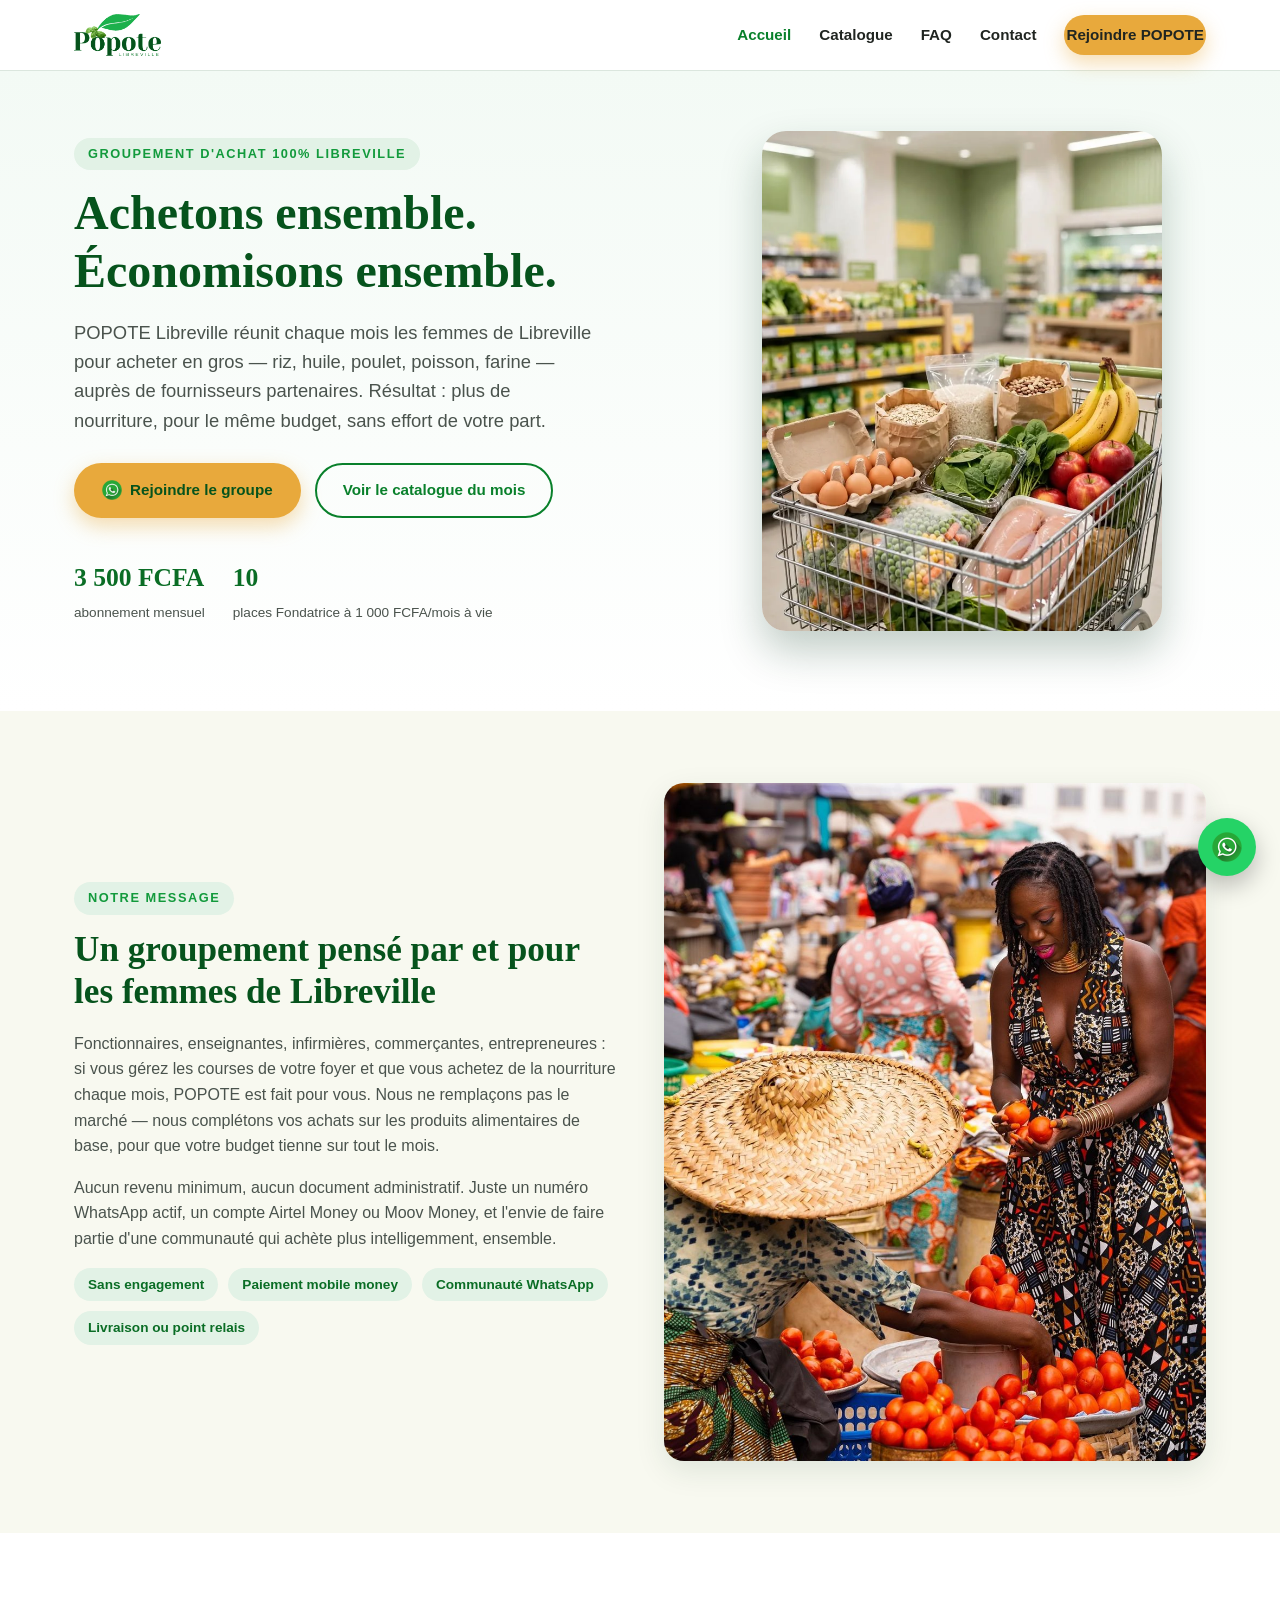
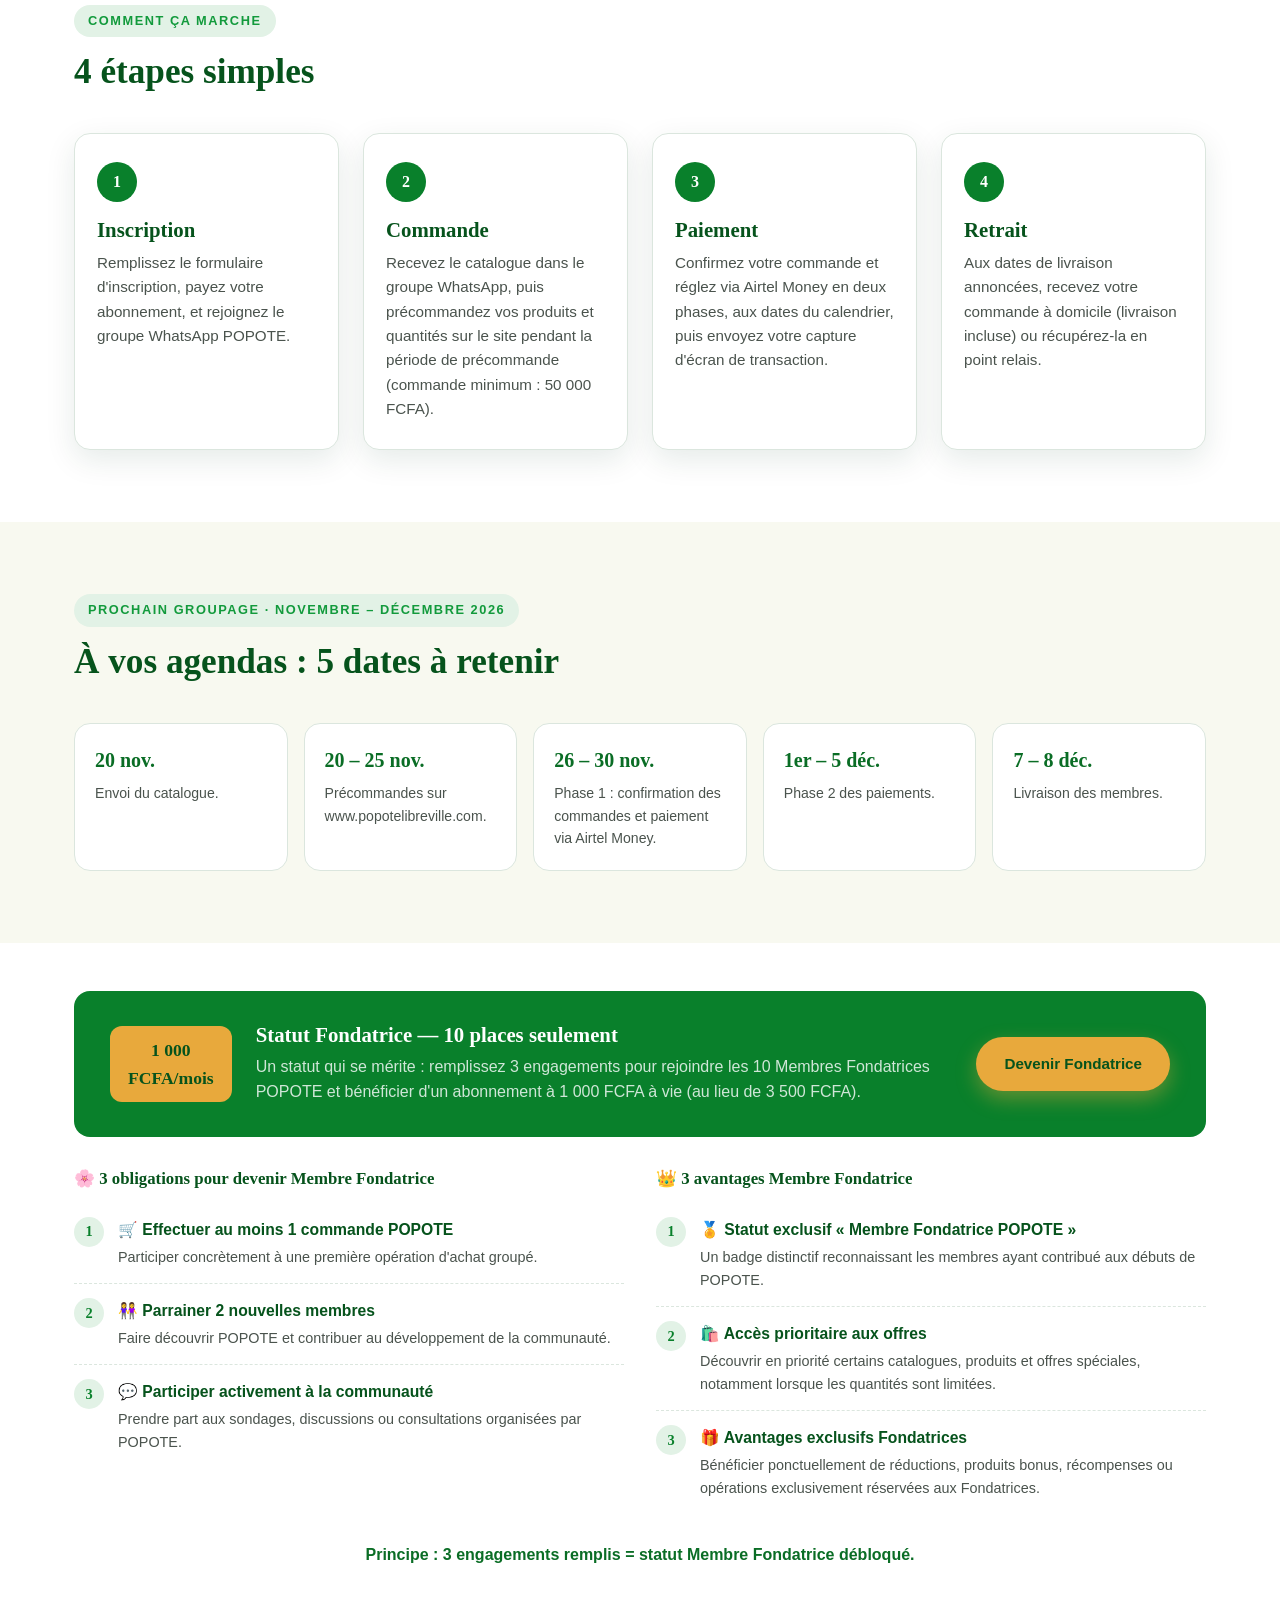
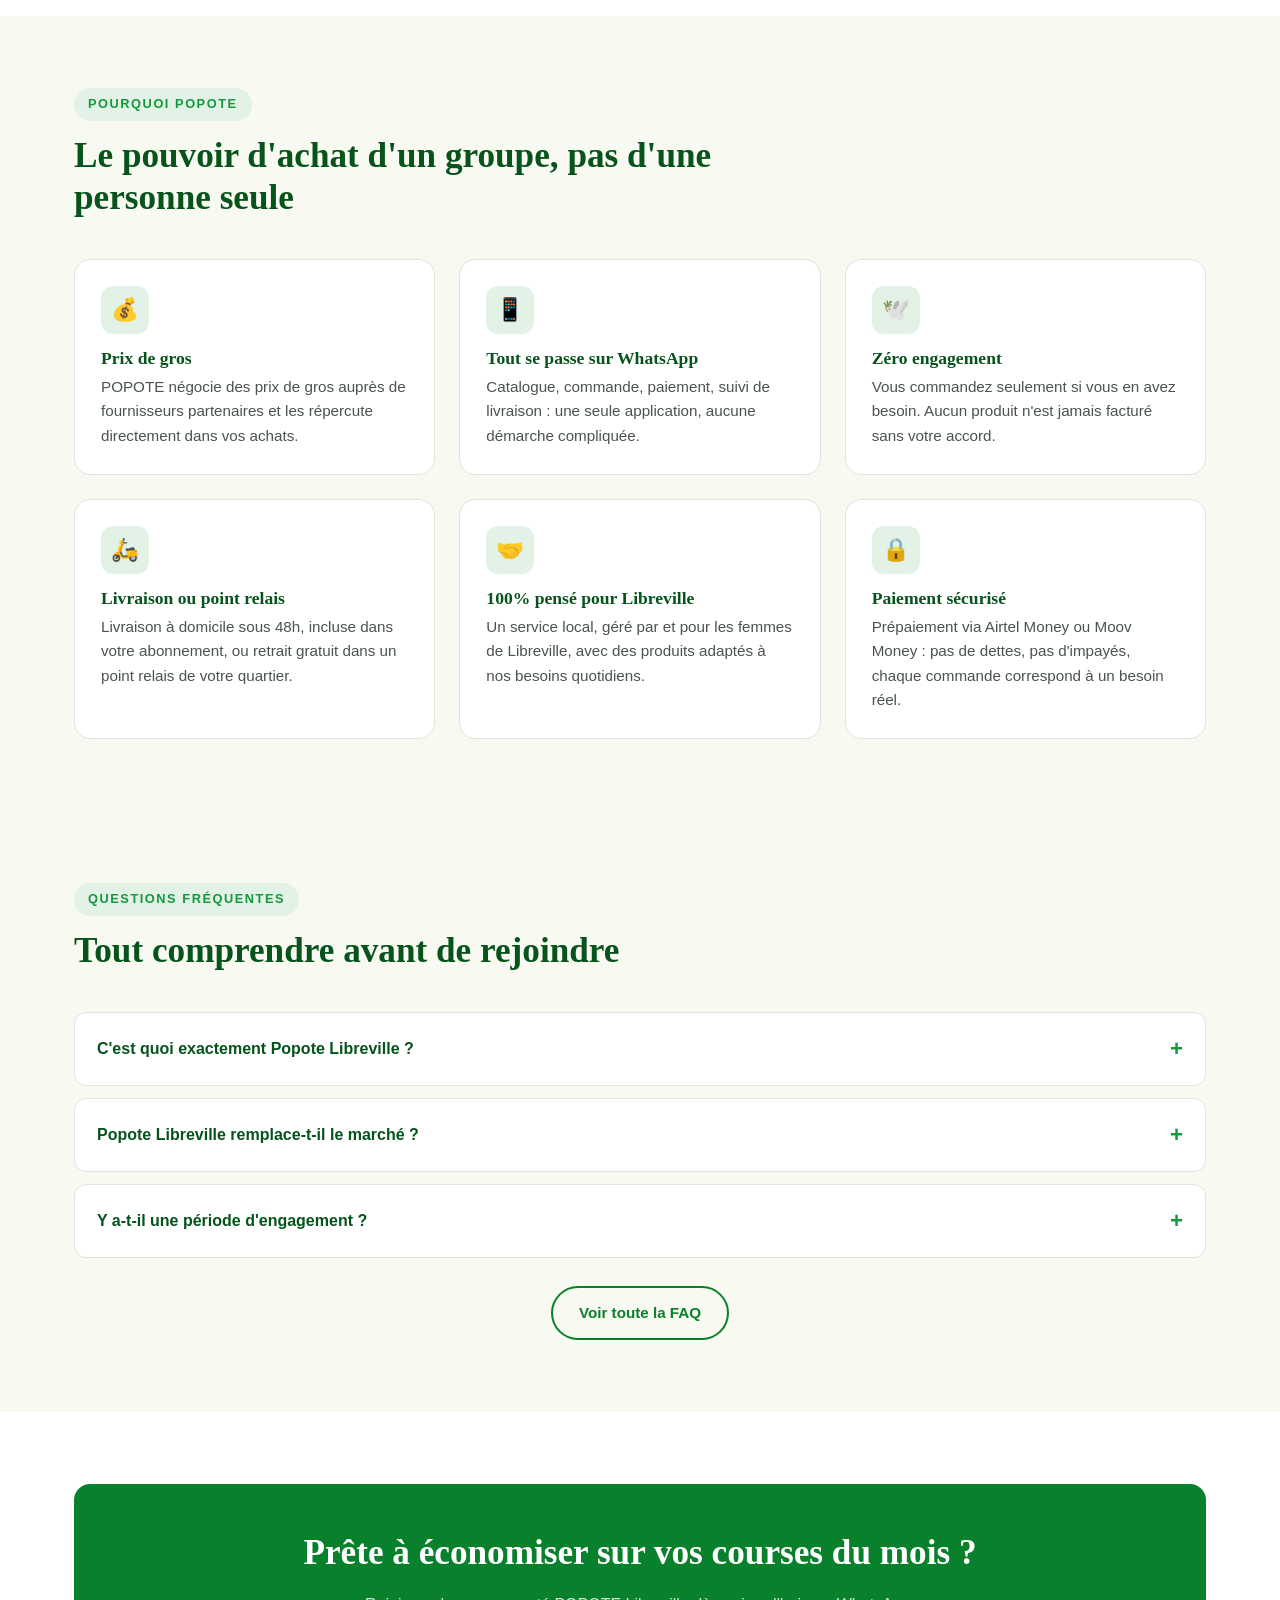
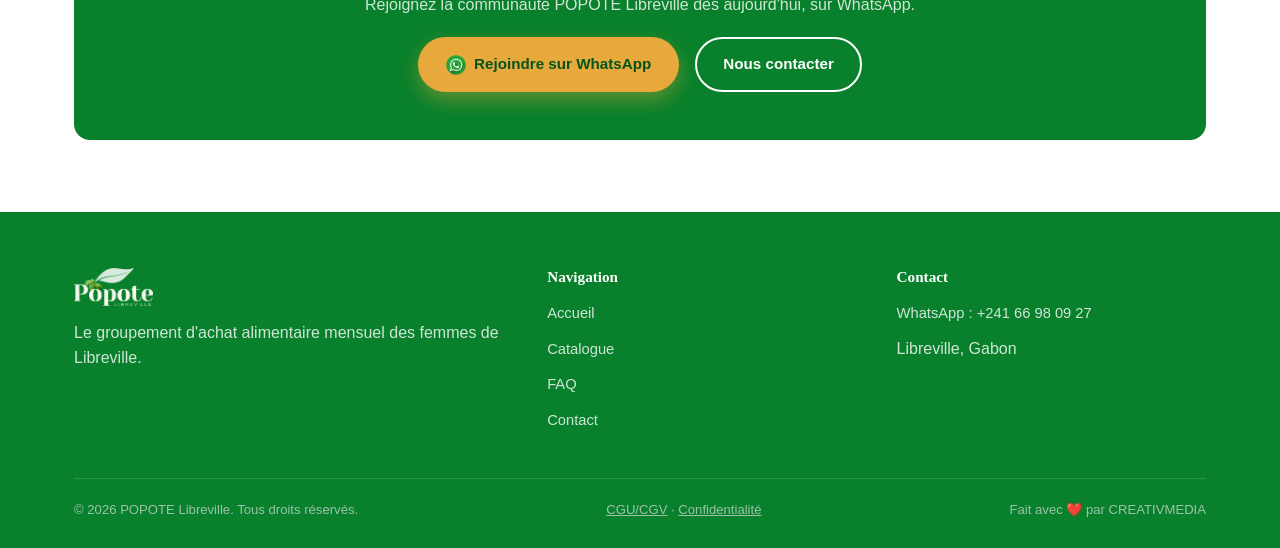
==== index.html @ d83f7823 "Remplace l'image de la page d'accueil par un caddie de produits - Nouvelle image assets/img/caddie-p" ====
<!DOCTYPE html>
<html lang="fr">
<head>
<meta charset="UTF-8">
<meta name="viewport" content="width=device-width, initial-scale=1.0">
<title>POPOTE Libreville — Le groupement d'achat alimentaire des femmes de Libreville</title>
<meta name="description" content="POPOTE Libreville est un groupement d'achat alimentaire mensuel réservé aux femmes de Libreville. Achetez en gros, économisez, sans effort.">
<link rel="icon" href="data:image/svg+xml,%3Csvg xmlns='http://www.w3.org/2000/svg' viewBox='0 0 64 64'%3E%3Ccircle cx='32' cy='32' r='32' fill='%2306531c'/%3E%3Cpath d='M18 40 C18 24 34 14 50 12 C44 24 34 36 20 42 Z' fill='%231cb04c'/%3E%3C/svg%3E">
<link rel="stylesheet" href="assets/css/style.css?v=20261111">
</head>
<body>

<header class="site-header">
  <div class="container">
    <a href="index.html" class="logo" aria-label="POPOTE Libreville — accueil">
      <img src="assets/img/logo-header.png" alt="Popote Libreville" width="167" height="80">
    </a>

    <button class="nav-toggle" aria-label="Ouvrir le menu" aria-expanded="false">
      <span></span><span></span><span></span>
    </button>

    <nav class="nav">
      <a href="index.html" aria-current="page">Accueil</a>
      <a href="catalogue.html">Catalogue</a>
      <a href="faq.html">FAQ</a>
      <a href="contact.html">Contact</a>
      <a href="https://chat.whatsapp.com/FhwOE2wJzHiBa1dlqMgFWb?s=cl&amp;p=a&amp;mlu=1" class="btn btn-primary" target="_blank" rel="noopener">Rejoindre POPOTE</a>
    </nav>
  </div>
</header>

<main>

  <!-- HERO -->
  <section class="hero">
    <div class="container">
      <div>
        <span class="eyebrow">Groupement d'achat 100% Libreville</span>
        <h1>Achetons ensemble.<br>Économisons ensemble.</h1>
        <p class="hero-lead">POPOTE Libreville réunit chaque mois les femmes de Libreville pour acheter en gros — riz, huile, poulet, poisson, farine — auprès de fournisseurs partenaires. Résultat : plus de nourriture, pour le même budget, sans effort de votre part.</p>
        <div class="hero-actions">
          <a href="https://chat.whatsapp.com/FhwOE2wJzHiBa1dlqMgFWb?s=cl&amp;p=a&amp;mlu=1" class="btn btn-primary" target="_blank" rel="noopener">
            <img src="assets/img/whatsapp-icon.png" alt="" aria-hidden="true"> Rejoindre le groupe
          </a>
          <a href="catalogue.html" class="btn btn-outline-green">Voir le catalogue du mois</a>
        </div>
        <div class="hero-stats">
          <div><strong>3 500 FCFA</strong><span>abonnement mensuel</span></div>
          <div><strong>10</strong><span>places Fondatrice à 1 000 FCFA/mois à vie</span></div>
        </div>
      </div>
      <div class="hero-media">
        <img src="assets/img/caddie-produits.webp?v=20261110" alt="Caddie rempli de produits alimentaires : œufs, riz, légumes, fruits et poulet" width="736" height="920">
      </div>
    </div>
  </section>

  <!-- MESSAGE COMMUNAUTE -->
  <section class="bg-cream">
    <div class="container two-col">
      <div>
        <span class="eyebrow">Notre message</span>
        <h2>Un groupement pensé par et pour les femmes de Libreville</h2>
        <p>Fonctionnaires, enseignantes, infirmières, commerçantes, entrepreneures : si vous gérez les courses de votre foyer et que vous achetez de la nourriture chaque mois, POPOTE est fait pour vous. Nous ne remplaçons pas le marché — nous complétons vos achats sur les produits alimentaires de base, pour que votre budget tienne sur tout le mois.</p>
        <p>Aucun revenu minimum, aucun document administratif. Juste un numéro WhatsApp actif, un compte Airtel Money ou Moov Money, et l'envie de faire partie d'une communauté qui achète plus intelligemment, ensemble.</p>
        <div class="tag-list">
          <span>Sans engagement</span>
          <span>Paiement mobile money</span>
          <span>Communauté WhatsApp</span>
          <span>Livraison ou point relais</span>
        </div>
      </div>
      <div>
        <img src="assets/img/hero-marche.jpg" alt="Scène de marché à Libreville, au cœur de l'inspiration POPOTE" style="border-radius: 20px; box-shadow: var(--shadow);">
      </div>
    </div>
  </section>

  <!-- COMMENT CA MARCHE -->
  <section>
    <div class="container">
      <div class="section-head">
        <span class="eyebrow">Comment ça marche</span>
        <h2>4 étapes simples</h2>
      </div>
      <div class="steps-grid">
        <div class="step-card">
          <div class="step-number">1</div>
          <h3>Inscription</h3>
          <p>Remplissez le formulaire d'inscription, payez votre abonnement, et rejoignez le groupe WhatsApp POPOTE.</p>
        </div>
        <div class="step-card">
          <div class="step-number">2</div>
          <h3>Commande</h3>
          <p>Recevez le catalogue dans le groupe WhatsApp, puis précommandez vos produits et quantités sur le site pendant la période de précommande (commande minimum : 50 000 FCFA).</p>
        </div>
        <div class="step-card">
          <div class="step-number">3</div>
          <h3>Paiement</h3>
          <p>Confirmez votre commande et réglez via Airtel Money en deux phases, aux dates du calendrier, puis envoyez votre capture d'écran de transaction.</p>
        </div>
        <div class="step-card">
          <div class="step-number">4</div>
          <h3>Retrait</h3>
          <p>Aux dates de livraison annoncées, recevez votre commande à domicile (livraison incluse) ou récupérez-la en point relais.</p>
        </div>
      </div>
    </div>
  </section>

  <!-- PROCHAIN GROUPAGE -->
  <section class="bg-cream">
    <div class="container">
      <div class="section-head">
        <span class="eyebrow">Prochain groupage · Novembre – Décembre 2026</span>
        <h2>À vos agendas : 5 dates à retenir</h2>
      </div>
      <div class="timeline timeline-5">
        <div class="timeline-item">
          <div class="day">20 nov.</div>
          <p>Envoi du catalogue.</p>
        </div>
        <div class="timeline-item">
          <div class="day">20 – 25 nov.</div>
          <p>Précommandes sur www.popotelibreville.com.</p>
        </div>
        <div class="timeline-item">
          <div class="day">26 – 30 nov.</div>
          <p>Phase 1 : confirmation des commandes et paiement via Airtel Money.</p>
        </div>
        <div class="timeline-item">
          <div class="day">1er – 5 déc.</div>
          <p>Phase 2 des paiements.</p>
        </div>
        <div class="timeline-item">
          <div class="day">7 – 8 déc.</div>
          <p>Livraison des membres.</p>
        </div>
      </div>
    </div>
  </section>

  <!-- STATUT FONDATRICE -->
  <section class="section-tight">
    <div class="container">
      <div class="founder-banner">
        <div class="badge">1 000<br>FCFA/mois</div>
        <div>
          <h3>Statut Fondatrice — 10 places seulement</h3>
          <p>Un statut qui se mérite : remplissez 3 engagements pour rejoindre les 10 Membres Fondatrices POPOTE et bénéficier d'un abonnement à 1 000 FCFA à vie (au lieu de 3 500 FCFA).</p>
        </div>
        <a href="https://wa.me/24166980927?text=Bonjour%2C%20je%20veux%20devenir%20membre%20Fondatrice%20POPOTE%20!" class="btn btn-primary" target="_blank" rel="noopener">Devenir Fondatrice</a>
      </div>

      <div class="founder-groups">
        <div class="founder-group">
          <h4>🌸 3 obligations pour devenir Membre Fondatrice</h4>
          <div class="founder-item">
            <div class="num">1</div>
            <div>
              <strong>🛒 Effectuer au moins 1 commande POPOTE</strong>
              <p>Participer concrètement à une première opération d'achat groupé.</p>
            </div>
          </div>
          <div class="founder-item">
            <div class="num">2</div>
            <div>
              <strong>👭 Parrainer 2 nouvelles membres</strong>
              <p>Faire découvrir POPOTE et contribuer au développement de la communauté.</p>
            </div>
          </div>
          <div class="founder-item">
            <div class="num">3</div>
            <div>
              <strong>💬 Participer activement à la communauté</strong>
              <p>Prendre part aux sondages, discussions ou consultations organisées par POPOTE.</p>
            </div>
          </div>
        </div>

        <div class="founder-group">
          <h4>👑 3 avantages Membre Fondatrice</h4>
          <div class="founder-item">
            <div class="num">1</div>
            <div>
              <strong>🏅 Statut exclusif « Membre Fondatrice POPOTE »</strong>
              <p>Un badge distinctif reconnaissant les membres ayant contribué aux débuts de POPOTE.</p>
            </div>
          </div>
          <div class="founder-item">
            <div class="num">2</div>
            <div>
              <strong>🛍️ Accès prioritaire aux offres</strong>
              <p>Découvrir en priorité certains catalogues, produits et offres spéciales, notamment lorsque les quantités sont limitées.</p>
            </div>
          </div>
          <div class="founder-item">
            <div class="num">3</div>
            <div>
              <strong>🎁 Avantages exclusifs Fondatrices</strong>
              <p>Bénéficier ponctuellement de réductions, produits bonus, récompenses ou opérations exclusivement réservées aux Fondatrices.</p>
            </div>
          </div>
        </div>
      </div>

      <p class="founder-principle">Principe : 3 engagements remplis = statut Membre Fondatrice débloqué.</p>
    </div>
  </section>

  <!-- AVANTAGES -->
  <section class="bg-cream">
    <div class="container">
      <div class="section-head">
        <span class="eyebrow">Pourquoi POPOTE</span>
        <h2>Le pouvoir d'achat d'un groupe, pas d'une personne seule</h2>
      </div>
      <div class="benefits-grid">
        <div class="benefit-card">
          <div class="benefit-icon">💰</div>
          <h3>Prix de gros</h3>
          <p>POPOTE négocie des prix de gros auprès de fournisseurs partenaires et les répercute directement dans vos achats.</p>
        </div>
        <div class="benefit-card">
          <div class="benefit-icon">📱</div>
          <h3>Tout se passe sur WhatsApp</h3>
          <p>Catalogue, commande, paiement, suivi de livraison : une seule application, aucune démarche compliquée.</p>
        </div>
        <div class="benefit-card">
          <div class="benefit-icon">🕊️</div>
          <h3>Zéro engagement</h3>
          <p>Vous commandez seulement si vous en avez besoin. Aucun produit n'est jamais facturé sans votre accord.</p>
        </div>
        <div class="benefit-card">
          <div class="benefit-icon">🛵</div>
          <h3>Livraison ou point relais</h3>
          <p>Livraison à domicile sous 48h, incluse dans votre abonnement, ou retrait gratuit dans un point relais de votre quartier.</p>
        </div>
        <div class="benefit-card">
          <div class="benefit-icon">🤝</div>
          <h3>100% pensé pour Libreville</h3>
          <p>Un service local, géré par et pour les femmes de Libreville, avec des produits adaptés à nos besoins quotidiens.</p>
        </div>
        <div class="benefit-card">
          <div class="benefit-icon">🔒</div>
          <h3>Paiement sécurisé</h3>
          <p>Prépaiement via Airtel Money ou Moov Money : pas de dettes, pas d'impayés, chaque commande correspond à un besoin réel.</p>
        </div>
      </div>
    </div>
  </section>

  <!-- FAQ PREVIEW -->
  <section class="bg-cream">
    <div class="container">
      <div class="section-head">
        <span class="eyebrow">Questions fréquentes</span>
        <h2>Tout comprendre avant de rejoindre</h2>
      </div>
      <details class="faq-item">
        <summary>C'est quoi exactement Popote Libreville ?</summary>
        <div class="faq-answer">POPOTE est un service de groupement d'achats alimentaires mensuel réservé aux femmes de Libreville. Chaque mois, les membres centralisent leurs commandes pour acheter en gros auprès de fournisseurs partenaires.</div>
      </details>
      <details class="faq-item">
        <summary>Popote Libreville remplace-t-il le marché ?</summary>
        <div class="faq-answer">Non. POPOTE complète vos achats sur les produits de base (riz, huile, volaille, poisson, farine...). Pour le quotidien, vous continuez à aller au marché comme d'habitude.</div>
      </details>
      <details class="faq-item">
        <summary>Y a-t-il une période d'engagement ?</summary>
        <div class="faq-answer">Aucun engagement. Vous pouvez arrêter à tout moment, sans pénalité ni explication.</div>
      </details>
      <div style="text-align:center; margin-top:28px;">
        <a href="faq.html" class="btn btn-outline-green">Voir toute la FAQ</a>
      </div>
    </div>
  </section>

  <!-- CTA FINAL -->
  <section>
    <div class="container">
      <div class="cta-band">
        <h2>Prête à économiser sur vos courses du mois ?</h2>
        <p>Rejoignez la communauté POPOTE Libreville dès aujourd'hui, sur WhatsApp.</p>
        <div class="btn-row">
          <a href="https://chat.whatsapp.com/FhwOE2wJzHiBa1dlqMgFWb?s=cl&amp;p=a&amp;mlu=1" class="btn btn-primary" target="_blank" rel="noopener">
            <img src="assets/img/whatsapp-icon.png" alt="" aria-hidden="true"> Rejoindre sur WhatsApp
          </a>
          <a href="contact.html" class="btn btn-outline">Nous contacter</a>
        </div>
      </div>
    </div>
  </section>

</main>

<footer class="site-footer">
  <div class="container">
    <div class="footer-grid">
      <div>
        <div class="footer-logo">
          <img src="assets/img/logo-footer.png" alt="Popote Libreville" width="167" height="80">
        </div>
        <p>Le groupement d'achat alimentaire mensuel des femmes de Libreville.</p>
      </div>
      <div>
        <h4>Navigation</h4>
        <ul>
          <li><a href="index.html">Accueil</a></li>
          <li><a href="catalogue.html">Catalogue</a></li>
          <li><a href="faq.html">FAQ</a></li>
          <li><a href="contact.html">Contact</a></li>
        </ul>
      </div>
      <div>
        <h4>Contact</h4>
        <ul>
          <li><a href="https://wa.me/24166980927" target="_blank" rel="noopener">WhatsApp : +241 66 98 09 27</a></li>
          <li>Libreville, Gabon</li>
        </ul>
      </div>
    </div>
    <div class="footer-bottom">
      <span>© <span id="year"></span> POPOTE Libreville. Tous droits réservés.</span>
      <span><a href="cgu.html">CGU/CGV</a> · <a href="confidentialite.html">Confidentialité</a></span>
      <span>Fait avec ❤️ par CREATIVMEDIA</span>
    </div>
  </div>
</footer>

<a href="https://wa.me/24166980927?text=Bonjour%20POPOTE%20!" class="wa-float" target="_blank" rel="noopener" aria-label="Contacter POPOTE sur WhatsApp">
  <img src="assets/img/whatsapp-icon.png" alt="">
</a>

<script src="assets/js/main.js?v=20261110"></script>
</body>
</html>
---- assets/css/style.css ----
/* ===== POPOTE Libreville — styles ===== */

:root {
  --green-logo: #09802b;
  --green-900: #06531c;
  --green-800: #0a6d25;
  --green-700: #09802b;
  --green-600: #129a3c;
  --green-500: #1cb04c;
  --green-100: #e2f2e6;
  --green-50: #f3faf5;
  --sage: #d7eadd;
  --cream: #f8f9f0;
  --gold: #e8a93c;
  --gold-dark: #c98f27;
  --gold-deep: #a6690e;
  --ink: #202521;
  --ink-soft: #4a534d;
  --white: #ffffff;
  --border: #dbe6de;
  --shadow: 0 10px 30px rgba(14, 61, 36, 0.1);
  --radius: 16px;
  --max-width: 1180px;
  --cat-yellow: #ffc727;
  --cat-bg-section: #eaf4ec;
  --cat-text: #13221a;
}

* { box-sizing: border-box; }

html { scroll-behavior: smooth; }

body {
  margin: 0;
  font-family: "Segoe UI", Calibri, Arial, sans-serif;
  color: var(--ink);
  background: var(--white);
  line-height: 1.6;
}

h1, h2, h3, h4 {
  font-family: Cambria, "Times New Roman", serif;
  color: var(--green-900);
  line-height: 1.2;
  margin: 0 0 0.5em;
}

h1 { font-size: clamp(2rem, 4vw, 3rem); }
h2 { font-size: clamp(1.6rem, 3vw, 2.2rem); }
h3 { font-size: 1.3rem; }

p { margin: 0 0 1em; color: var(--ink-soft); }

a { color: inherit; }

img { max-width: 100%; display: block; }

.container {
  width: 100%;
  max-width: var(--max-width);
  margin: 0 auto;
  padding: 0 24px;
}

section { padding: 72px 0; }

.section-tight { padding: 48px 0; }

.eyebrow {
  display: inline-block;
  font-size: 0.8rem;
  font-weight: 700;
  letter-spacing: 0.12em;
  text-transform: uppercase;
  color: var(--green-600);
  background: var(--green-100);
  padding: 6px 14px;
  border-radius: 999px;
  margin-bottom: 14px;
}

.section-head {
  max-width: 640px;
  margin: 0 0 40px;
}

.bg-cream { background: var(--cream); }
.bg-green { background: var(--green-700); color: var(--green-50); }
.bg-green h1, .bg-green h2, .bg-green h3 { color: var(--white); }
.bg-green p { color: #cfe6d7; }

/* ---- Header ---- */
.site-header {
  position: sticky;
  top: 0;
  z-index: 50;
  background: rgba(255, 255, 255, 0.95);
  backdrop-filter: blur(6px);
  border-bottom: 1px solid var(--border);
}

.site-header .container {
  display: flex;
  align-items: center;
  justify-content: space-between;
  padding-top: 14px;
  padding-bottom: 14px;
}

.logo {
  display: flex;
  align-items: center;
  gap: 10px;
  text-decoration: none;
}

.logo img { height: 42px; width: auto; display: block; }

.logo-text { display: flex; flex-direction: column; line-height: 1; }
.logo-text strong {
  font-family: Cambria, serif;
  font-size: 1.4rem;
  color: var(--green-800);
}
.logo-text span {
  font-size: 0.6rem;
  letter-spacing: 0.2em;
  color: var(--green-600);
  font-weight: 600;
}

.nav {
  display: flex;
  align-items: center;
  gap: 28px;
}

.nav a {
  text-decoration: none;
  font-weight: 600;
  font-size: 0.95rem;
  color: var(--ink);
  position: relative;
  padding: 6px 0;
}

.nav a[aria-current="page"] { color: var(--green-700); }

.nav-toggle {
  display: none;
  background: none;
  border: none;
  cursor: pointer;
  padding: 8px;
}
.nav-toggle span {
  display: block;
  width: 24px;
  height: 2px;
  background: var(--green-800);
  margin: 5px 0;
  border-radius: 2px;
}

/* ---- Buttons ---- */
.btn {
  display: inline-flex;
  align-items: center;
  gap: 8px;
  padding: 13px 26px;
  border-radius: 999px;
  font-weight: 700;
  font-size: 0.95rem;
  text-decoration: none;
  border: 2px solid transparent;
  cursor: pointer;
  transition: transform 0.15s ease, box-shadow 0.15s ease;
}
.btn:hover { transform: translateY(-2px); }

.btn-primary {
  background: var(--gold);
  color: var(--green-900);
  box-shadow: 0 8px 20px rgba(232, 169, 60, 0.4);
}
.btn-primary:hover { background: var(--gold-dark); }

.btn-green {
  background: var(--green-700);
  color: var(--white);
  box-shadow: 0 8px 20px rgba(28, 107, 60, 0.3);
}
.btn-green:hover { background: var(--green-800); }

.btn-outline {
  background: transparent;
  border-color: var(--white);
  color: var(--white);
}
.btn-outline:hover { background: rgba(255,255,255,0.12); }

.btn-outline-green {
  background: transparent;
  border-color: var(--green-700);
  color: var(--green-700);
}
.btn-outline-green:hover { background: var(--green-100); }

.btn img, .btn svg { height: 20px; width: 20px; }

/* ---- Hero ---- */
.hero {
  padding: 60px 0 80px;
  background: linear-gradient(180deg, var(--green-50) 0%, var(--white) 100%);
  overflow: hidden;
}

.hero .container {
  display: grid;
  grid-template-columns: 1.1fr 0.9fr;
  gap: 48px;
  align-items: center;
}

.hero h1 { margin-bottom: 18px; }
.hero-lead { font-size: 1.15rem; max-width: 520px; }

.hero-actions {
  display: flex;
  flex-wrap: wrap;
  gap: 14px;
  margin-top: 28px;
}

.hero-stats {
  display: flex;
  gap: 28px;
  margin-top: 40px;
  flex-wrap: wrap;
}
.hero-stats div strong {
  display: block;
  font-family: Cambria, serif;
  font-size: 1.6rem;
  color: var(--green-800);
}
.hero-stats div span { font-size: 0.85rem; color: var(--ink-soft); }

.hero-media {
  position: relative;
  display: flex;
  justify-content: center;
}
.hero-media::before {
  content: "";
  position: absolute;
  inset: 6% 10%;
  background: var(--green-500);
  border-radius: 40% 60% 55% 45% / 50% 40% 60% 50%;
  opacity: 0.18;
  z-index: 0;
}
.hero-media img {
  position: relative;
  z-index: 1;
  width: 100%;
  max-width: 400px;
  height: auto;
  margin: 0 auto;
  border-radius: 24px;
  box-shadow: 0 20px 40px rgba(14,61,36,0.25);
}

/* ---- Steps ---- */
.steps-grid {
  display: grid;
  grid-template-columns: repeat(4, 1fr);
  gap: 24px;
}

.step-card {
  background: var(--white);
  border: 1px solid var(--border);
  border-radius: var(--radius);
  padding: 28px 22px;
  box-shadow: var(--shadow);
}
.step-number {
  width: 40px;
  height: 40px;
  border-radius: 50%;
  background: var(--green-700);
  color: var(--white);
  display: flex;
  align-items: center;
  justify-content: center;
  font-weight: 700;
  font-family: Cambria, serif;
  margin-bottom: 16px;
}
.step-card h3 { margin-bottom: 8px; }
.step-card p { margin: 0; font-size: 0.95rem; }

/* ---- Benefits ---- */
.benefits-grid {
  display: grid;
  grid-template-columns: repeat(3, 1fr);
  gap: 24px;
}
.benefit-card {
  padding: 26px;
  background: var(--white);
  border-radius: var(--radius);
  border: 1px solid var(--border);
}
.benefit-icon {
  width: 48px;
  height: 48px;
  border-radius: 12px;
  background: var(--green-100);
  display: flex;
  align-items: center;
  justify-content: center;
  font-size: 1.4rem;
  margin-bottom: 14px;
}
.benefit-card h3 { margin-bottom: 6px; font-size: 1.1rem; }
.benefit-card p { font-size: 0.95rem; margin: 0; }

/* ---- Founder banner ---- */
.founder-banner {
  display: grid;
  grid-template-columns: auto 1fr auto;
  align-items: center;
  gap: 24px;
  background: var(--green-700);
  color: var(--white);
  border-radius: var(--radius);
  padding: 32px 36px;
}
.founder-banner .badge {
  background: var(--gold);
  color: var(--green-900);
  font-weight: 800;
  font-family: Cambria, serif;
  font-size: 1.1rem;
  padding: 10px 18px;
  border-radius: 12px;
  text-align: center;
  white-space: nowrap;
}
.founder-banner h3 { color: var(--white); margin-bottom: 6px; }
.founder-banner p { color: #cfe6d7; margin: 0; }

.founder-groups {
  display: grid;
  grid-template-columns: 1fr 1fr;
  gap: 32px;
  margin-top: 32px;
}
.founder-group h4 {
  font-family: Cambria, serif;
  color: var(--green-900);
  font-size: 1.05rem;
  margin-bottom: 14px;
}
.founder-item {
  display: flex;
  gap: 14px;
  padding: 14px 0;
  border-bottom: 1px dashed var(--border);
}
.founder-item:last-child { border-bottom: none; }
.founder-item .num {
  flex-shrink: 0;
  width: 30px;
  height: 30px;
  border-radius: 50%;
  background: var(--green-100);
  color: var(--green-700);
  display: flex;
  align-items: center;
  justify-content: center;
  font-weight: 700;
  font-family: Cambria, serif;
  font-size: 0.9rem;
}
.founder-item strong { display: block; margin-bottom: 4px; color: var(--green-900); font-size: 0.98rem; }
.founder-item p { margin: 0; font-size: 0.9rem; }
.founder-principle {
  text-align: center;
  margin: 28px 0 0;
  font-weight: 700;
  color: var(--green-800);
}

/* ---- Catalogue preview / cards ---- */
.cat-preview-grid {
  display: grid;
  grid-template-columns: repeat(4, 1fr);
  gap: 20px;
}
.cat-preview-card {
  background: var(--cream);
  border-radius: var(--radius);
  padding: 24px;
  text-align: center;
  border: 1px solid var(--border);
}
.cat-preview-card .emoji { font-size: 2rem; margin-bottom: 10px; }
.cat-preview-card h3 { font-size: 1rem; margin-bottom: 4px; }
.cat-preview-card p { font-size: 0.85rem; margin: 0; }

.product-list { list-style: none; margin: 12px 0 0; padding: 0; }
.product-list li {
  display: flex;
  justify-content: space-between;
  gap: 10px;
  padding: 8px 0;
  border-bottom: 1px dashed var(--border);
  font-size: 0.92rem;
  color: var(--ink-soft);
  text-align: left;
}
.product-list li:last-child { border-bottom: none; }
.product-list .unit { color: var(--green-700); font-weight: 600; font-size: 0.82rem; }

/* ---- Cost breakdown ---- */
.cost-grid {
  display: grid;
  grid-template-columns: repeat(4, 1fr);
  gap: 18px;
}
.cost-card {
  border: 1px solid var(--border);
  border-radius: var(--radius);
  padding: 24px;
  background: var(--white);
}
.cost-card strong {
  display: block;
  font-family: Cambria, serif;
  font-size: 1.5rem;
  color: var(--gold-deep);
  margin-bottom: 6px;
}
.cost-card span { font-size: 0.85rem; color: var(--ink-soft); }

.timeline {
  display: grid;
  grid-template-columns: repeat(3, 1fr);
  gap: 16px;
  margin-top: 20px;
}
.timeline-item {
  background: var(--white);
  border: 1px solid var(--border);
  border-radius: var(--radius);
  padding: 20px;
  position: relative;
}
.timeline-item .day {
  font-family: Cambria, serif;
  font-size: 1.6rem;
  color: var(--green-800);
  font-weight: 700;
}
.timeline-item p { margin: 6px 0 0; font-size: 0.88rem; }
.timeline-5 { grid-template-columns: repeat(5, 1fr); }
.timeline-5 .timeline-item .day { font-size: 1.25rem; }

/* ---- FAQ ---- */
.faq-tabs {
  display: flex;
  flex-wrap: wrap;
  gap: 10px;
  margin-bottom: 32px;
}
.faq-tabs a {
  text-decoration: none;
  background: var(--green-100);
  color: var(--green-800);
  font-weight: 700;
  font-size: 0.85rem;
  padding: 8px 16px;
  border-radius: 999px;
}
.faq-tabs a:hover { background: var(--green-500); color: var(--white); }

.faq-category { margin-bottom: 44px; }
.faq-category h2 {
  display: flex;
  align-items: center;
  gap: 12px;
}
.faq-category h2 .num-badge {
  background: var(--gold);
  color: var(--green-900);
  font-size: 0.85rem;
  padding: 4px 10px;
  border-radius: 999px;
  font-family: Cambria, serif;
}

details.faq-item {
  background: var(--white);
  border: 1px solid var(--border);
  border-radius: 12px;
  margin-bottom: 12px;
  padding: 0;
  overflow: hidden;
}
details.faq-item summary {
  cursor: pointer;
  list-style: none;
  padding: 18px 22px;
  font-weight: 700;
  color: var(--green-900);
  display: flex;
  justify-content: space-between;
  align-items: center;
  gap: 16px;
}
details.faq-item summary::-webkit-details-marker { display: none; }
details.faq-item summary::after {
  content: "+";
  font-size: 1.4rem;
  color: var(--green-600);
  flex-shrink: 0;
  transition: transform 0.2s ease;
}
details.faq-item[open] summary::after { transform: rotate(45deg); }
details.faq-item .faq-answer {
  padding: 0 22px 20px;
  color: var(--ink-soft);
  font-size: 0.96rem;
}
details.faq-item .faq-answer ul { margin: 8px 0 0; padding-left: 20px; }
details.faq-item .faq-answer p { margin: 8px 0 0; }
details.faq-item .faq-answer p:first-child { margin-top: 0; }

/* ---- Contact ---- */
.contact-grid {
  display: grid;
  grid-template-columns: 1fr 1fr;
  gap: 32px;
  align-items: start;
}
.contact-card {
  background: var(--white);
  border: 1px solid var(--border);
  border-radius: var(--radius);
  padding: 28px;
  display: flex;
  gap: 18px;
  align-items: flex-start;
  margin-bottom: 20px;
  box-shadow: var(--shadow);
}
.contact-card .icon {
  width: 46px;
  height: 46px;
  border-radius: 12px;
  background: var(--green-100);
  display: flex;
  align-items: center;
  justify-content: center;
  font-size: 1.3rem;
  flex-shrink: 0;
}
.contact-card h3 { margin-bottom: 4px; }
.contact-card p { margin: 0; }
.contact-card a.link { color: var(--green-700); font-weight: 700; text-decoration: none; }

.map-frame {
  border-radius: var(--radius);
  overflow: hidden;
  border: 1px solid var(--border);
  box-shadow: var(--shadow);
}
.map-frame iframe { width: 100%; height: 360px; border: 0; display: block; }

.zone-list { display: flex; flex-wrap: wrap; gap: 8px; margin-top: 12px; }
.zone-list span {
  background: var(--green-100);
  color: var(--green-800);
  font-size: 0.82rem;
  font-weight: 700;
  padding: 6px 12px;
  border-radius: 999px;
}

/* ---- CTA band ---- */
.cta-band {
  background: var(--green-700);
  color: var(--white);
  border-radius: var(--radius);
  padding: 48px;
  text-align: center;
}
.cta-band h2 { color: var(--white); }
.cta-band p { color: #cfe6d7; }
.cta-band .btn-row { display: flex; justify-content: center; gap: 16px; flex-wrap: wrap; margin-top: 20px; }

/* ---- Footer ---- */
.site-footer {
  background: var(--green-700);
  color: #cfe6d7;
  padding: 56px 0 28px;
}
.footer-grid {
  display: grid;
  grid-template-columns: 1.4fr 1fr 1fr;
  gap: 40px;
  margin-bottom: 36px;
}
.footer-grid h4 { color: var(--white); font-size: 0.95rem; margin-bottom: 14px; }
.footer-grid p { color: #cfe6d7; }
.footer-grid ul { list-style: none; margin: 0; padding: 0; }
.footer-grid ul li { margin-bottom: 10px; }
.footer-grid a { text-decoration: none; color: #cfe6d7; font-size: 0.92rem; }
.footer-grid a:hover { color: var(--white); }
.footer-logo { display: flex; align-items: center; gap: 10px; margin-bottom: 14px; }
.footer-logo img { height: 38px; width: auto; display: block; }
.footer-bottom {
  border-top: 1px solid rgba(255,255,255,0.15);
  padding-top: 20px;
  font-size: 0.82rem;
  display: flex;
  justify-content: space-between;
  flex-wrap: wrap;
  gap: 10px;
  color: #9dc2ab;
}
.footer-bottom a { color: #9dc2ab; }
.footer-bottom a:hover { color: var(--white); }

/* ---- Floating WhatsApp button ---- */
.wa-float {
  position: fixed;
  bottom: 24px;
  right: 24px;
  z-index: 60;
  background: #25D366;
  width: 58px;
  height: 58px;
  border-radius: 50%;
  display: flex;
  align-items: center;
  justify-content: center;
  box-shadow: 0 10px 24px rgba(0,0,0,0.25);
  text-decoration: none;
}
.wa-float img { width: 30px; height: 30px; }

/* ---- Utilities ---- */
.two-col {
  display: grid;
  grid-template-columns: 1fr 1fr;
  gap: 48px;
  align-items: center;
}
.tag-list { display: flex; flex-wrap: wrap; gap: 10px; margin: 16px 0; }
.tag-list span {
  background: var(--green-100);
  color: var(--green-800);
  font-size: 0.85rem;
  font-weight: 600;
  padding: 6px 14px;
  border-radius: 999px;
}

.page-hero {
  padding: 56px 0 40px;
  background: var(--green-700);
  color: var(--white);
}
.page-hero h1 { color: var(--white); margin-bottom: 10px; }
.page-hero p { color: #cfe6d7; max-width: 600px; margin: 0; }

/* ---- Pages légales (politique de confidentialité, etc.) ---- */
.legal-content { max-width: 760px; margin: 0 auto; }
.legal-content h2 {
  font-size: 1.15rem;
  margin: 40px 0 12px;
  padding-top: 8px;
  border-top: 1px solid var(--border);
}
.legal-content h2:first-of-type { margin-top: 0; padding-top: 0; border-top: none; }
.legal-content p { margin: 0 0 12px; }
.legal-content ul, .legal-content ol { margin: 0 0 12px; padding-left: 22px; }
.legal-content li { margin-bottom: 6px; color: var(--ink-soft); }
.legal-content a { color: var(--green-700); text-decoration: underline; }
.legal-closing { margin-top: 28px; color: var(--green-800); }
.legal-toc {
  background: var(--cream);
  border: 1px solid var(--border);
  border-radius: 14px;
  padding: 20px 24px;
  margin-bottom: 36px;
}
.legal-toc strong { display: block; margin-bottom: 10px; color: var(--green-900); }
.legal-toc ol {
  columns: 2;
  gap: 24px;
  margin: 0;
  padding-left: 20px;
}
.legal-toc li { margin-bottom: 6px; font-size: 0.9rem; break-inside: avoid; }
.legal-toc a { color: var(--ink-soft); text-decoration: none; }
.legal-toc a:hover { color: var(--green-700); text-decoration: underline; }
@media (max-width: 600px) { .legal-toc ol { columns: 1; } }

/* ---- Responsive ---- */
@media (max-width: 900px) {
  .hero .container { grid-template-columns: 1fr; }
  .hero-media { order: -1; }
  .steps-grid, .benefits-grid, .cat-preview-grid, .cost-grid, .timeline { grid-template-columns: repeat(2, 1fr); }
  .founder-banner { grid-template-columns: 1fr; text-align: center; }
  .founder-groups { grid-template-columns: 1fr; gap: 24px; }
  .contact-grid, .two-col { grid-template-columns: 1fr; }
  .footer-grid { grid-template-columns: 1fr; }
}

@media (max-width: 720px) {
  .nav { position: fixed; top: 70px; left: 0; right: 0; background: var(--white); flex-direction: column; align-items: flex-start; padding: 20px 24px; gap: 18px; border-bottom: 1px solid var(--border); transform: translateY(-130%); transition: transform 0.25s ease; }
  .nav.open { transform: translateY(0); }
  .nav-toggle { display: block; }
  .hero-media img { aspect-ratio: 4 / 3; object-fit: cover; object-position: center 75%; }
  .nav .btn { width: 100%; justify-content: center; }
  .steps-grid, .benefits-grid, .cat-preview-grid, .cost-grid, .timeline { grid-template-columns: 1fr; }
  .founder-banner .badge { justify-self: center; }
  section { padding: 48px 0; }
}
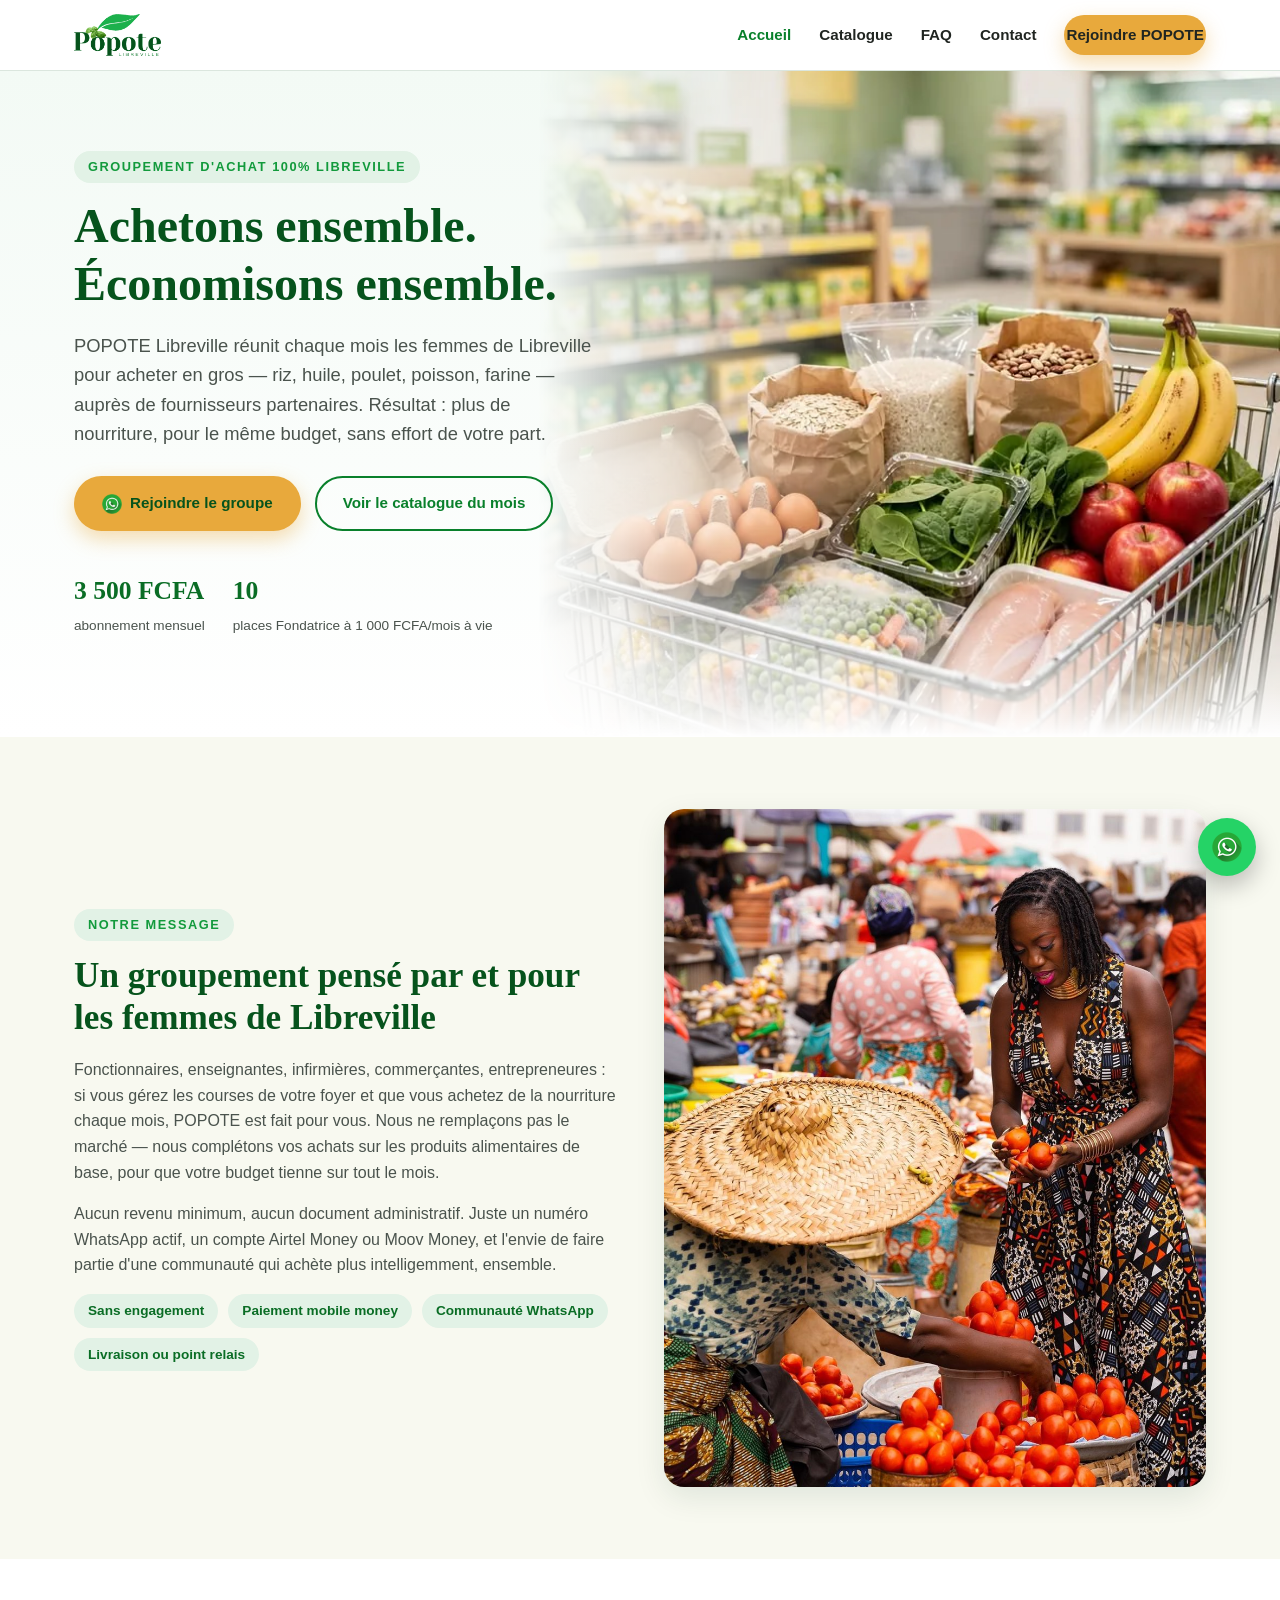
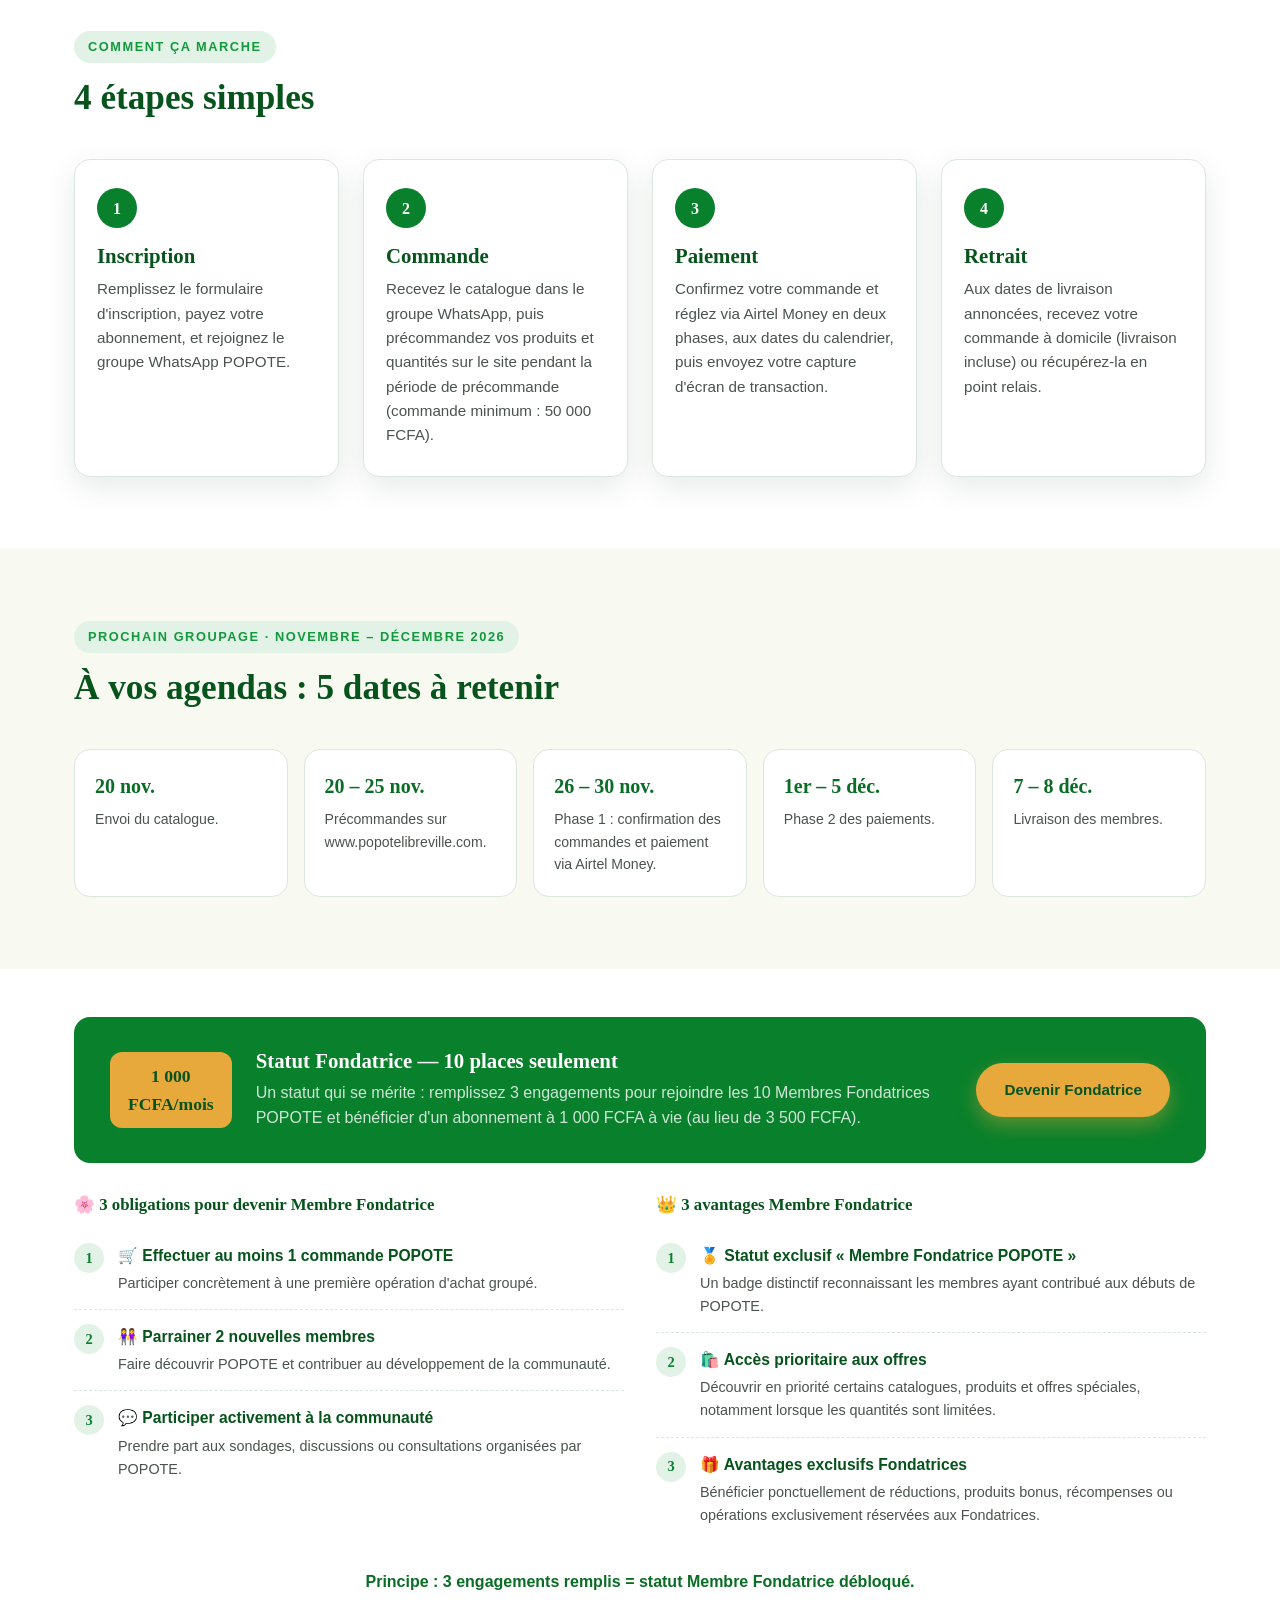
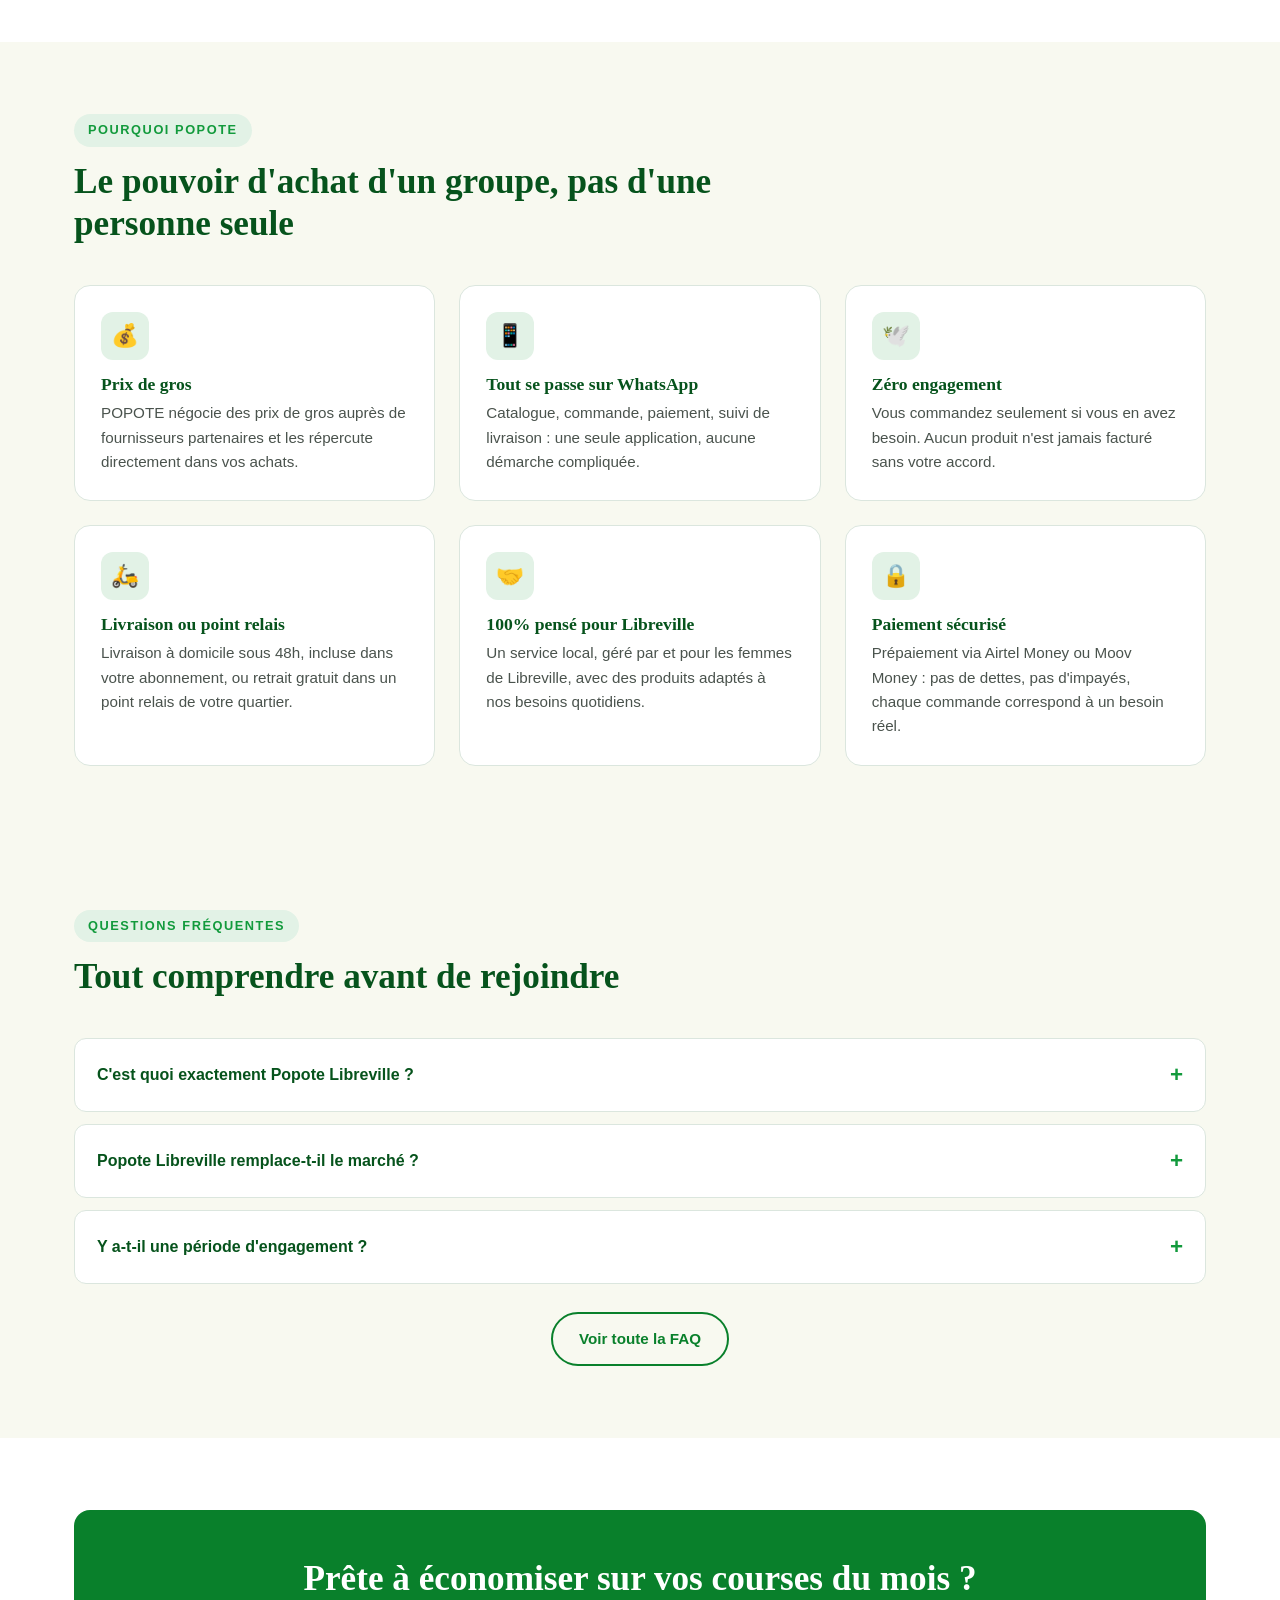
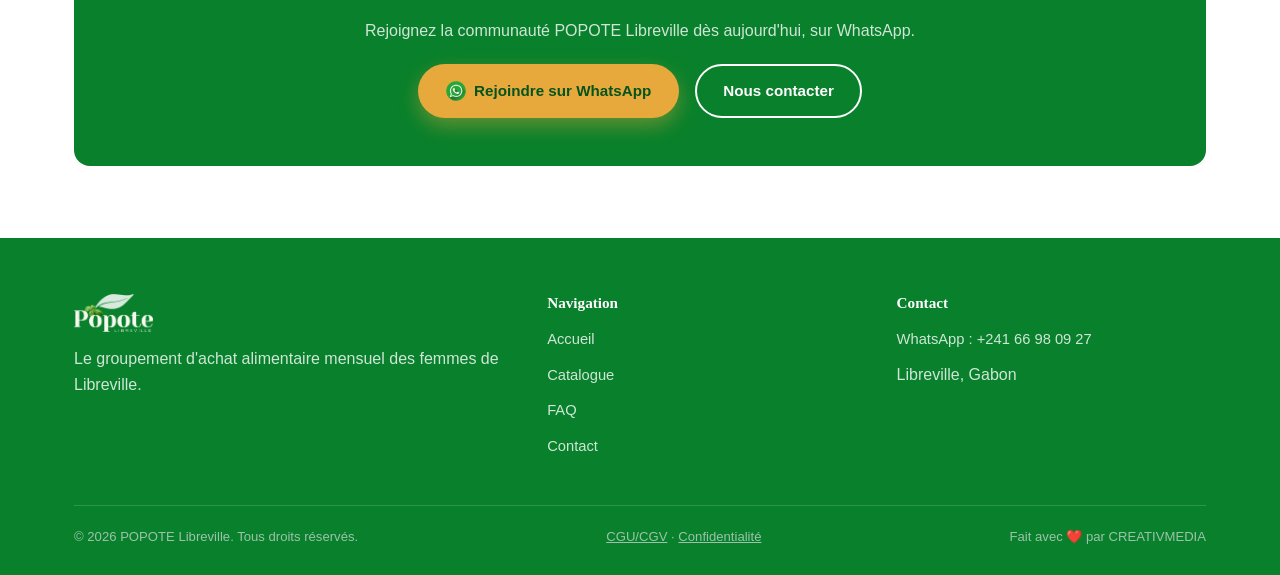
==== commit c906fd05: "Passe la photo du caddie en arrière-plan dégradé du hero - L'image n'est plus une vignette à droite " ====
--- a/index.html
+++ b/index.html
@@ -6,7 +6,7 @@
 <title>POPOTE Libreville — Le groupement d'achat alimentaire des femmes de Libreville</title>
 <meta name="description" content="POPOTE Libreville est un groupement d'achat alimentaire mensuel réservé aux femmes de Libreville. Achetez en gros, économisez, sans effort.">
 <link rel="icon" href="data:image/svg+xml,%3Csvg xmlns='http://www.w3.org/2000/svg' viewBox='0 0 64 64'%3E%3Ccircle cx='32' cy='32' r='32' fill='%2306531c'/%3E%3Cpath d='M18 40 C18 24 34 14 50 12 C44 24 34 36 20 42 Z' fill='%231cb04c'/%3E%3C/svg%3E">
-<link rel="stylesheet" href="assets/css/style.css?v=20261111">
+<link rel="stylesheet" href="assets/css/style.css?v=20261112">
 </head>
 <body>
 
@@ -33,7 +33,7 @@
 <main>
 
   <!-- HERO -->
-  <section class="hero">
+  <section class="hero" role="img" aria-label="Caddie rempli de produits alimentaires : œufs, riz, légumes, fruits et poulet">
     <div class="container">
       <div>
         <span class="eyebrow">Groupement d'achat 100% Libreville</span>
@@ -49,9 +49,6 @@
           <div><strong>3 500 FCFA</strong><span>abonnement mensuel</span></div>
           <div><strong>10</strong><span>places Fondatrice à 1 000 FCFA/mois à vie</span></div>
         </div>
-      </div>
-      <div class="hero-media">
-        <img src="assets/img/caddie-produits.webp?v=20261110" alt="Caddie rempli de produits alimentaires : œufs, riz, légumes, fruits et poulet" width="736" height="920">
       </div>
     </div>
   </section>
--- a/assets/css/style.css
+++ b/assets/css/style.css
@@ -210,17 +210,27 @@
 
 /* ---- Hero ---- */
 .hero {
-  padding: 60px 0 80px;
+  position: relative;
+  padding: 80px 0 100px;
   background: linear-gradient(180deg, var(--green-50) 0%, var(--white) 100%);
   overflow: hidden;
 }
-
-.hero .container {
-  display: grid;
-  grid-template-columns: 1.1fr 0.9fr;
-  gap: 48px;
-  align-items: center;
-}
+/* Photo en arrière-plan, fondue vers la gauche (texte) et vers le bas */
+.hero::before {
+  content: "";
+  position: absolute;
+  top: 0;
+  right: 0;
+  bottom: 0;
+  width: 58%;
+  background: url("../img/caddie-produits.webp?v=20261110") center 70% / cover no-repeat;
+  -webkit-mask-image: linear-gradient(90deg, transparent 0%, #000 45%), linear-gradient(0deg, transparent 0%, #000 22%);
+  -webkit-mask-composite: source-in;
+  mask-image: linear-gradient(90deg, transparent 0%, #000 45%), linear-gradient(0deg, transparent 0%, #000 22%);
+  mask-composite: intersect;
+}
+.hero .container { position: relative; z-index: 1; }
+.hero .container > div { max-width: 600px; }
 
 .hero h1 { margin-bottom: 18px; }
 .hero-lead { font-size: 1.15rem; max-width: 520px; }
@@ -245,31 +255,6 @@
   color: var(--green-800);
 }
 .hero-stats div span { font-size: 0.85rem; color: var(--ink-soft); }
-
-.hero-media {
-  position: relative;
-  display: flex;
-  justify-content: center;
-}
-.hero-media::before {
-  content: "";
-  position: absolute;
-  inset: 6% 10%;
-  background: var(--green-500);
-  border-radius: 40% 60% 55% 45% / 50% 40% 60% 50%;
-  opacity: 0.18;
-  z-index: 0;
-}
-.hero-media img {
-  position: relative;
-  z-index: 1;
-  width: 100%;
-  max-width: 400px;
-  height: auto;
-  margin: 0 auto;
-  border-radius: 24px;
-  box-shadow: 0 20px 40px rgba(14,61,36,0.25);
-}
 
 /* ---- Steps ---- */
 .steps-grid {
@@ -713,8 +698,16 @@
 
 /* ---- Responsive ---- */
 @media (max-width: 900px) {
-  .hero .container { grid-template-columns: 1fr; }
-  .hero-media { order: -1; }
+  .hero { padding-top: 280px; }
+  .hero::before {
+    left: 0;
+    bottom: auto;
+    width: 100%;
+    height: 340px;
+    background-position: center 75%;
+    -webkit-mask-image: linear-gradient(180deg, #000 55%, transparent 100%);
+    mask-image: linear-gradient(180deg, #000 55%, transparent 100%);
+  }
   .steps-grid, .benefits-grid, .cat-preview-grid, .cost-grid, .timeline { grid-template-columns: repeat(2, 1fr); }
   .founder-banner { grid-template-columns: 1fr; text-align: center; }
   .founder-groups { grid-template-columns: 1fr; gap: 24px; }
@@ -726,7 +719,6 @@
   .nav { position: fixed; top: 70px; left: 0; right: 0; background: var(--white); flex-direction: column; align-items: flex-start; padding: 20px 24px; gap: 18px; border-bottom: 1px solid var(--border); transform: translateY(-130%); transition: transform 0.25s ease; }
   .nav.open { transform: translateY(0); }
   .nav-toggle { display: block; }
-  .hero-media img { aspect-ratio: 4 / 3; object-fit: cover; object-position: center 75%; }
   .nav .btn { width: 100%; justify-content: center; }
   .steps-grid, .benefits-grid, .cat-preview-grid, .cost-grid, .timeline { grid-template-columns: 1fr; }
   .founder-banner .badge { justify-self: center; }
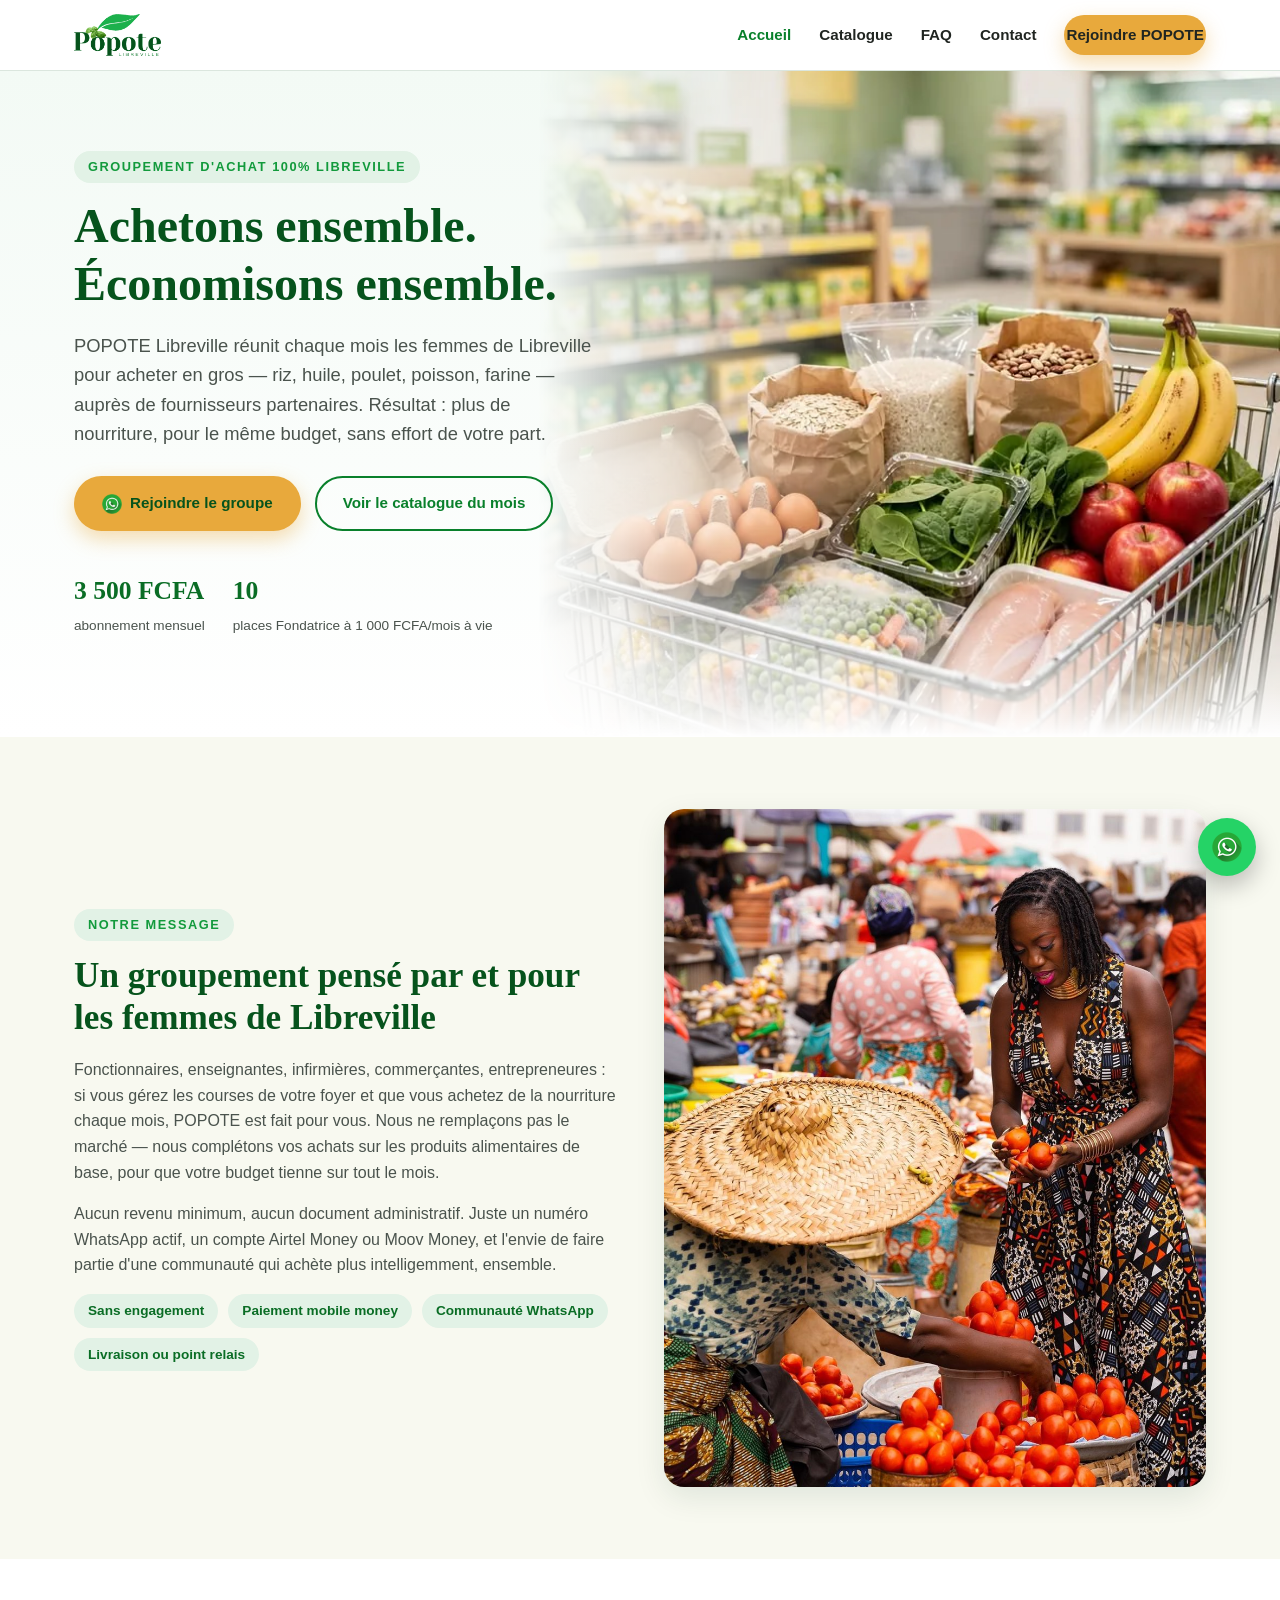
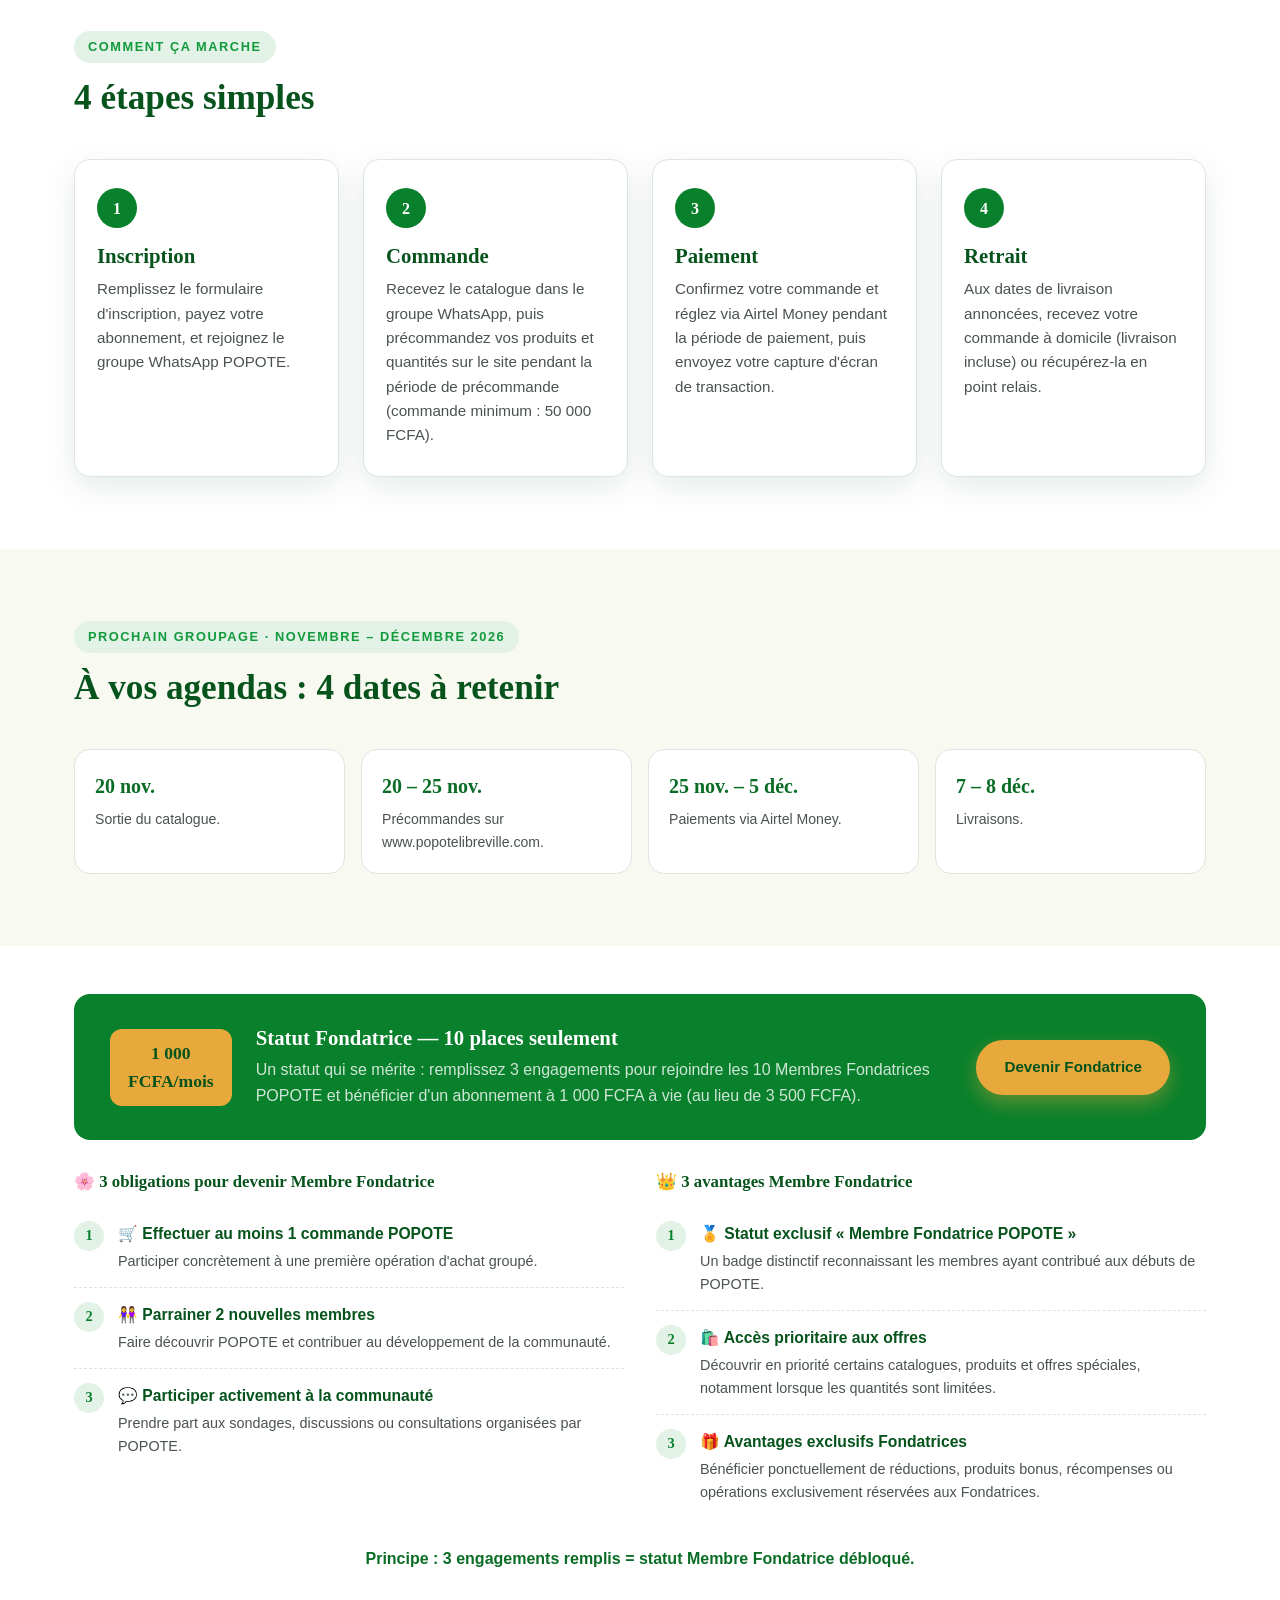
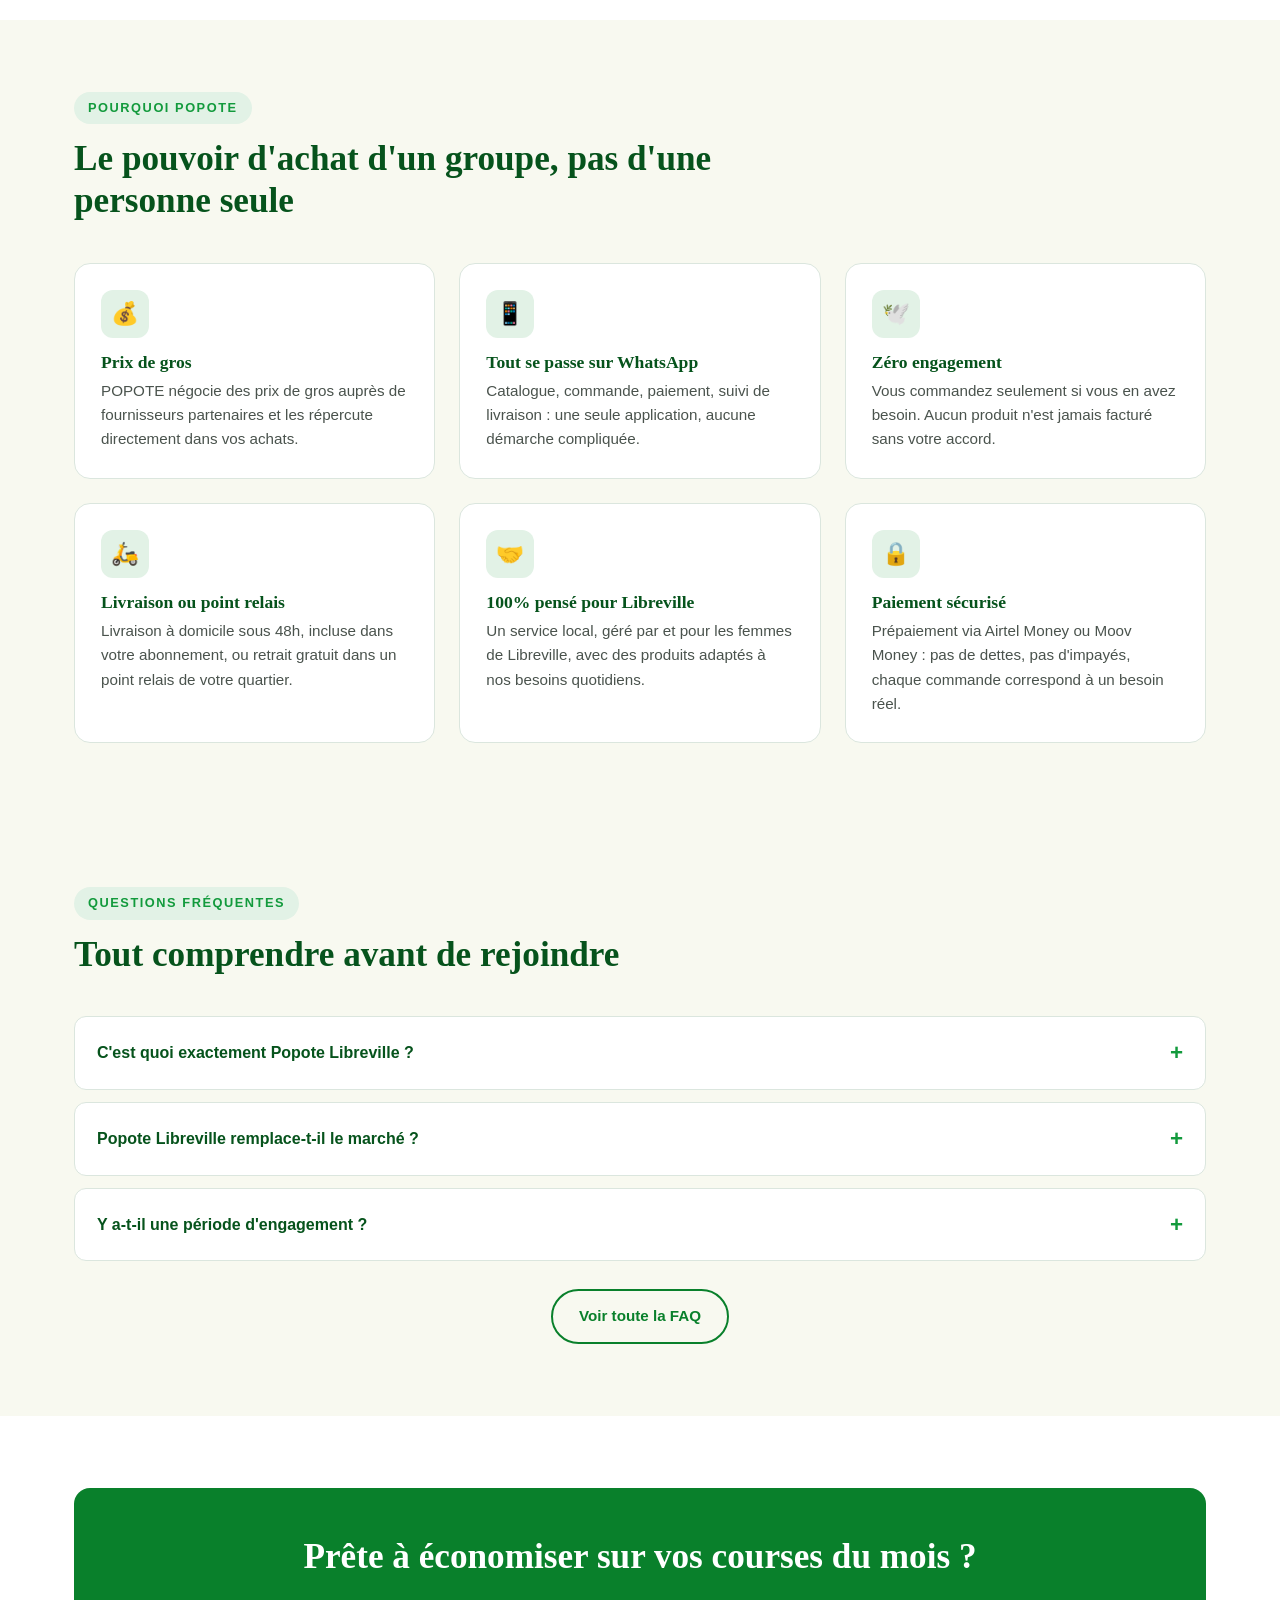
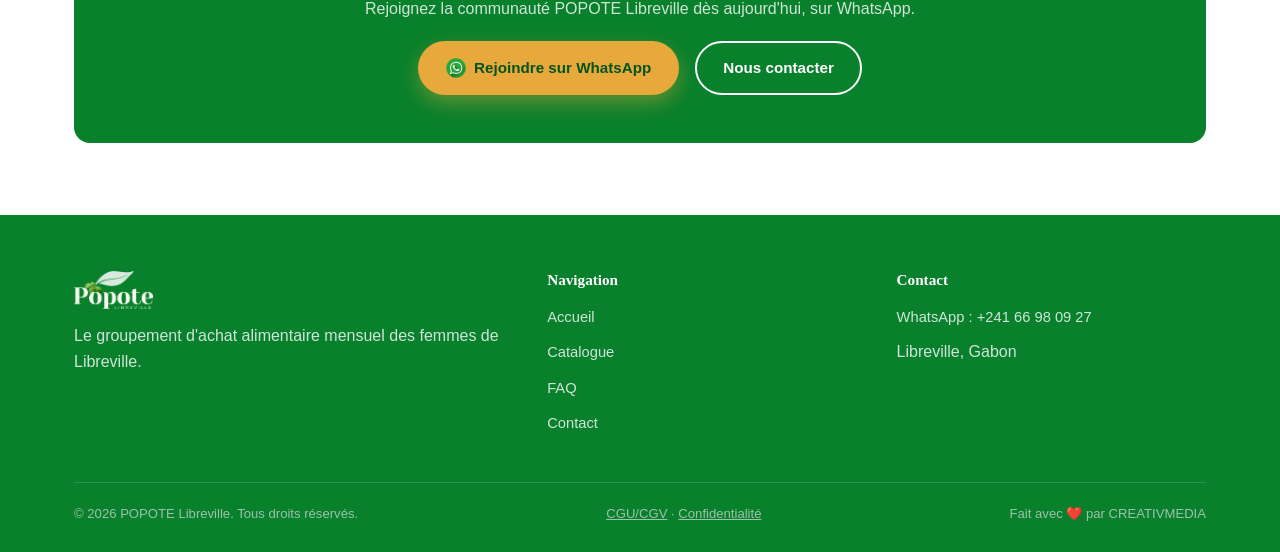
==== commit 29138a0d: "Ajoute les chips POPOTE et resserre le calendrier en 4 étapes - Nouveaux produits d'épicerie : Chips" ====
--- a/index.html
+++ b/index.html
@@ -6,7 +6,7 @@
 <title>POPOTE Libreville — Le groupement d'achat alimentaire des femmes de Libreville</title>
 <meta name="description" content="POPOTE Libreville est un groupement d'achat alimentaire mensuel réservé aux femmes de Libreville. Achetez en gros, économisez, sans effort.">
 <link rel="icon" href="data:image/svg+xml,%3Csvg xmlns='http://www.w3.org/2000/svg' viewBox='0 0 64 64'%3E%3Ccircle cx='32' cy='32' r='32' fill='%2306531c'/%3E%3Cpath d='M18 40 C18 24 34 14 50 12 C44 24 34 36 20 42 Z' fill='%231cb04c'/%3E%3C/svg%3E">
-<link rel="stylesheet" href="assets/css/style.css?v=20261112">
+<link rel="stylesheet" href="assets/css/style.css?v=20261123">
 </head>
 <body>
 
@@ -95,7 +95,7 @@
         <div class="step-card">
           <div class="step-number">3</div>
           <h3>Paiement</h3>
-          <p>Confirmez votre commande et réglez via Airtel Money en deux phases, aux dates du calendrier, puis envoyez votre capture d'écran de transaction.</p>
+          <p>Confirmez votre commande et réglez via Airtel Money pendant la période de paiement, puis envoyez votre capture d'écran de transaction.</p>
         </div>
         <div class="step-card">
           <div class="step-number">4</div>
@@ -111,28 +111,24 @@
     <div class="container">
       <div class="section-head">
         <span class="eyebrow">Prochain groupage · Novembre – Décembre 2026</span>
-        <h2>À vos agendas : 5 dates à retenir</h2>
-      </div>
-      <div class="timeline timeline-5">
+        <h2>À vos agendas : 4 dates à retenir</h2>
+      </div>
+      <div class="timeline timeline-4">
         <div class="timeline-item">
           <div class="day">20 nov.</div>
-          <p>Envoi du catalogue.</p>
+          <p>Sortie du catalogue.</p>
         </div>
         <div class="timeline-item">
           <div class="day">20 – 25 nov.</div>
           <p>Précommandes sur www.popotelibreville.com.</p>
         </div>
         <div class="timeline-item">
-          <div class="day">26 – 30 nov.</div>
-          <p>Phase 1 : confirmation des commandes et paiement via Airtel Money.</p>
-        </div>
-        <div class="timeline-item">
-          <div class="day">1er – 5 déc.</div>
-          <p>Phase 2 des paiements.</p>
+          <div class="day">25 nov. – 5 déc.</div>
+          <p>Paiements via Airtel Money.</p>
         </div>
         <div class="timeline-item">
           <div class="day">7 – 8 déc.</div>
-          <p>Livraison des membres.</p>
+          <p>Livraisons.</p>
         </div>
       </div>
     </div>
@@ -329,6 +325,6 @@
   <img src="assets/img/whatsapp-icon.png" alt="">
 </a>
 
-<script src="assets/js/main.js?v=20261110"></script>
+<script src="assets/js/main.js?v=20261123"></script>
 </body>
 </html>
--- a/assets/css/style.css
+++ b/assets/css/style.css
@@ -223,7 +223,7 @@
   right: 0;
   bottom: 0;
   width: 58%;
-  background: url("../img/caddie-produits.webp?v=20261110") center 70% / cover no-repeat;
+  background: url("../img/caddie-produits.webp?v=20261123") center 70% / cover no-repeat;
   -webkit-mask-image: linear-gradient(90deg, transparent 0%, #000 45%), linear-gradient(0deg, transparent 0%, #000 22%);
   -webkit-mask-composite: source-in;
   mask-image: linear-gradient(90deg, transparent 0%, #000 45%), linear-gradient(0deg, transparent 0%, #000 22%);
@@ -451,8 +451,8 @@
   font-weight: 700;
 }
 .timeline-item p { margin: 6px 0 0; font-size: 0.88rem; }
-.timeline-5 { grid-template-columns: repeat(5, 1fr); }
-.timeline-5 .timeline-item .day { font-size: 1.25rem; }
+.timeline-4 { grid-template-columns: repeat(4, 1fr); }
+.timeline-4 .timeline-item .day { font-size: 1.25rem; }
 
 /* ---- FAQ ---- */
 .faq-tabs {
